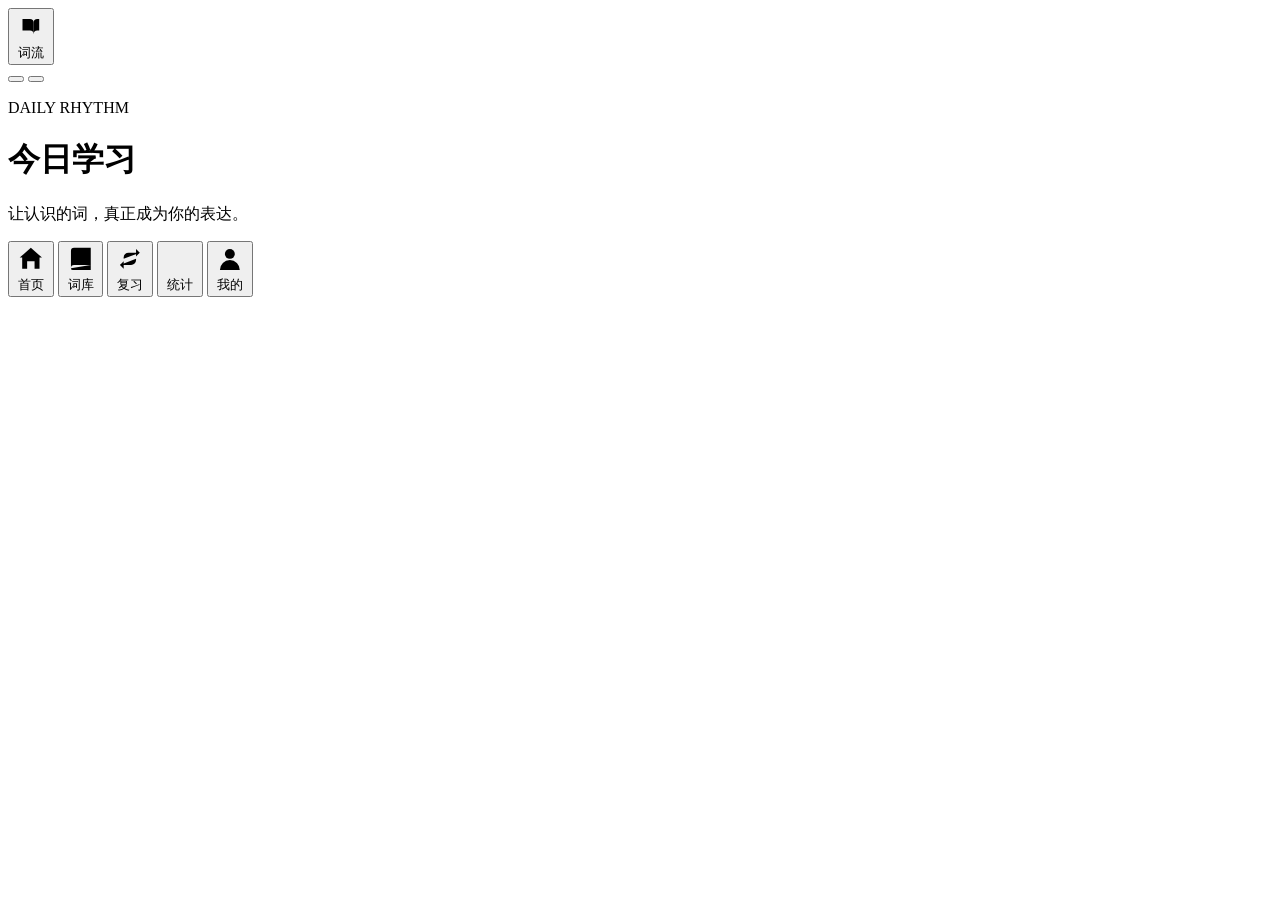
==== ios/index.html @ f4bd388b "chore: add ios/index.html" ====
<!DOCTYPE html>
<html lang="zh-CN" data-theme="ios">
<head>
  <meta charset="UTF-8">
  <meta name="viewport" content="width=device-width, initial-scale=1, viewport-fit=cover, maximum-scale=1">
  <meta name="theme-color" content="#f5f7f3">
  <meta name="description" content="英语主动与被动词汇记忆系统：完整四六级词库、间隔复习、转化训练、错题重练、同义词跳转与本地统计。">
  <title>词流 · 主动词汇记忆系统</title>
  <link href="favicon.svg" rel="icon" type="image/svg+xml">
  <link href="styles.css" id="theme-green" rel="stylesheet">
  <link href="theme-ios.css" id="theme-ios" rel="stylesheet">
  <script>
    // 主题引导：按 html[data-theme] 决定启用哪套样式表（默认清新绿）
    (function () {
      var theme = document.documentElement.dataset.theme || "green";
      var green = document.getElementById("theme-green");
      var ios = document.getElementById("theme-ios");
      if (green && ios) { ios.disabled = theme !== "ios"; green.disabled = theme === "ios"; }
    })();
  </script>
</head>
<body>
  <div class="app-shell" id="app">
    <header class="app-header">
      <div class="brand-row">
        <button aria-label="返回首页" class="brand" data-route="home" type="button">
          <span aria-hidden="true" class="brand-mark">
            <svg viewBox="0 0 32 32"><path d="M7 8.5h8a4 4 0 0 1 4 4V25a4 4 0 0 0-4-4H7V8.5Z"/><path d="M25 8.5h-2a4 4 0 0 0-4 4V25a4 4 0 0 1 4-4h2V8.5Z"/></svg>
          </span>
          <span>词流</span>
        </button>
        <div class="brand-row-actions">
          <button aria-label="切换主题" class="icon-button theme-toggle" data-action="toggle-theme" id="theme-toggle" title="换肤" type="button"></button>
          <button aria-label="页面操作" class="icon-button header-action hidden" id="header-action" type="button"></button>
        </div>
      </div>
      <div class="page-heading">
        <p class="eyebrow" id="page-eyebrow">DAILY RHYTHM</p>
        <h1 id="page-title">今日学习</h1>
        <p class="page-subtitle" id="page-subtitle">让认识的词，真正成为你的表达。</p>
      </div>
    </header>

    <main class="app-main" id="main-content" tabindex="-1"></main>

    <nav aria-label="主导航" class="bottom-nav">
      <button aria-current="page" class="nav-item active" data-route="home" type="button">
        <svg aria-hidden="true" viewBox="0 0 24 24"><path d="m3 11 9-8 9 8"/><path d="M5 10v10h14V10M9 20v-6h6v6"/></svg>
        <span>首页</span>
      </button>
      <button aria-current="false" class="nav-item" data-route="library" type="button">
        <svg aria-hidden="true" viewBox="0 0 24 24"><path d="M4 19.5A2.5 2.5 0 0 1 6.5 17H20V3H6.5A2.5 2.5 0 0 0 4 5.5v14Z"/><path d="M4 19.5A1.5 1.5 0 0 0 5.5 21H20v-4"/></svg>
        <span>词库</span>
      </button>
      <button aria-current="false" class="nav-item" data-route="review" type="button">
        <svg aria-hidden="true" viewBox="0 0 24 24"><path d="M20 7h-9a4 4 0 0 0-4 4v1"/><path d="m17 4 3 3-3 3M4 17h9a4 4 0 0 0 4-4v-1"/><path d="m7 20-3-3 3-3"/></svg>
        <span>复习</span>
      </button>
      <button aria-current="false" class="nav-item" data-route="stats" type="button">
        <svg aria-hidden="true" viewBox="0 0 24 24"><path d="M4 20V10M10 20V4M16 20v-7M22 20H2"/></svg>
        <span>统计</span>
      </button>
      <button aria-current="false" class="nav-item" data-route="profile" type="button">
        <svg aria-hidden="true" viewBox="0 0 24 24"><circle cx="12" cy="8" r="4"/><path d="M4 21a8 8 0 0 1 16 0"/></svg>
        <span>我的</span>
      </button>
    </nav>
  </div>

  <div id="modal-root"></div>
  <div aria-live="polite" class="toast" id="toast" role="status"></div>
  <div aria-live="polite" class="sr-only" id="live-region"></div>

  <script defer src="words.js"></script>
  <script defer src="data.js"></script>
  <script defer src="srs.js"></script>
  <script defer src="store.js"></script>
  <script defer src="ai.js"></script>
  <script defer src="app.js"></script>
</body>
</html>
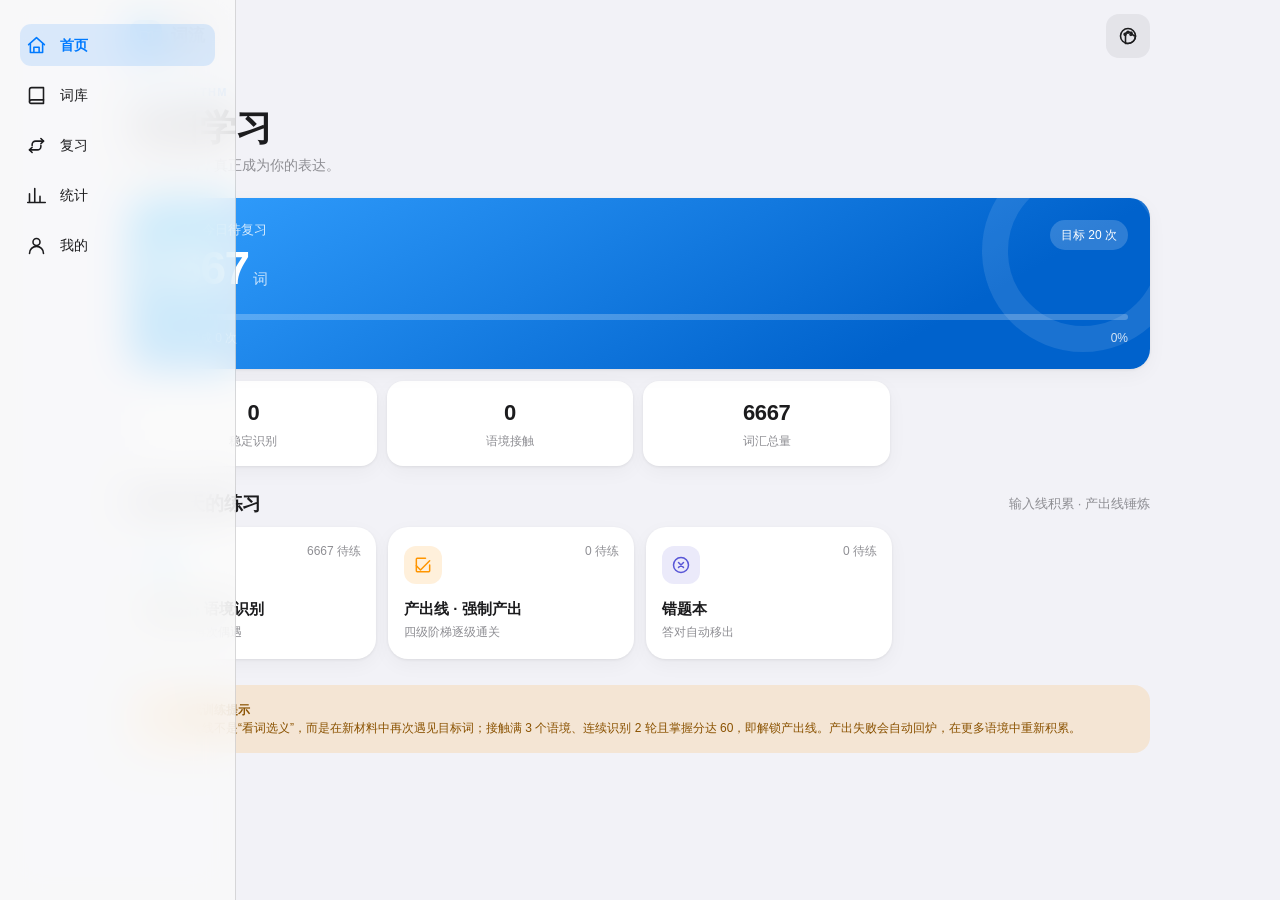
==== commit ad9449df: "fix: iOS 副本恢复主题标记与 theme-color，题面隐藏翻译" ====
--- a/ios/index.html
+++ b/ios/index.html
@@ -3,7 +3,7 @@
 <head>
   <meta charset="UTF-8">
   <meta name="viewport" content="width=device-width, initial-scale=1, viewport-fit=cover, maximum-scale=1">
-  <meta name="theme-color" content="#f5f7f3">
+  <meta name="theme-color" content="#f2f2f7">
   <meta name="description" content="英语主动与被动词汇记忆系统：完整四六级词库、间隔复习、转化训练、错题重练、同义词跳转与本地统计。">
   <title>词流 · 主动词汇记忆系统</title>
   <link href="favicon.svg" rel="icon" type="image/svg+xml">
--- a/ios/styles.css
+++ b/ios/styles.css
@@ -0,0 +1,618 @@
+/* =========================================================
+   词流 · 移动端视觉系统
+   375px 为设计基准，430px 为最大内容宽度。
+   所有动效集中在 0.2–0.3s，并提供减少动态效果支持。
+   ========================================================= */
+:root {
+  --bg: #f5f7f3;
+  --surface: #ffffff;
+  --surface-soft: #f0f4ef;
+  --ink: #22352f;
+  --muted: #74827b;
+  --line: #e4eae5;
+  --primary: #527b69;
+  --primary-dark: #385e4f;
+  --primary-soft: #e5efe8;
+  --accent: #c99458;
+  --accent-soft: #f6ecdf;
+  --danger: #be6b65;
+  --danger-soft: #f8e9e6;
+  --success: #4d8a68;
+  --success-soft: #e7f3ec;
+  --info: #698a9b;
+  --info-soft: #e8f0f3;
+  --shadow: 0 8px 28px rgba(38, 62, 51, .07);
+  --shadow-pressed: 0 3px 10px rgba(38, 62, 51, .06);
+  --radius-lg: 22px;
+  --radius-md: 16px;
+  --radius-sm: 12px;
+  --ease: cubic-bezier(.2, .8, .2, 1);
+  --safe-bottom: env(safe-area-inset-bottom, 0px);
+}
+
+* { box-sizing: border-box; }
+html { background: #e8ede8; -webkit-text-size-adjust: 100%; scroll-behavior: smooth; }
+body {
+  margin: 0;
+  color: var(--ink);
+  background: #e8ede8;
+  font-family: -apple-system, BlinkMacSystemFont, "Segoe UI", "PingFang SC", "Hiragino Sans GB", "Microsoft YaHei", sans-serif;
+  font-size: 15px;
+  line-height: 1.55;
+  -webkit-font-smoothing: antialiased;
+  overscroll-behavior-y: none;
+}
+button, input, textarea, select { font: inherit; }
+button { color: inherit; -webkit-tap-highlight-color: transparent; }
+button, [role="button"] { touch-action: manipulation; }
+button:focus-visible, input:focus-visible, textarea:focus-visible, select:focus-visible, [tabindex]:focus-visible {
+  outline: 3px solid rgba(82, 123, 105, .24);
+  outline-offset: 2px;
+}
+button:disabled { opacity: .48; cursor: not-allowed; }
+h1, h2, h3, h4, p { margin: 0; }
+h1, h2, h3 { line-height: 1.25; }
+svg { display: block; }
+.hidden { display: none !important; }
+.sr-only {
+  position: absolute; width: 1px; height: 1px; padding: 0; margin: -1px;
+  overflow: hidden; clip: rect(0, 0, 0, 0); white-space: nowrap; border: 0;
+}
+
+.app-shell {
+  position: relative;
+  width: 100%;
+  max-width: 430px;
+  min-height: 100vh;
+  min-height: 100dvh;
+  margin: 0 auto;
+  background: var(--bg);
+  box-shadow: 0 0 40px rgba(30, 51, 42, .08);
+  overflow: hidden;
+}
+.app-header { padding: calc(18px + env(safe-area-inset-top, 0px)) 20px 12px; }
+.brand-row { display: flex; align-items: center; justify-content: space-between; min-height: 42px; }
+.brand {
+  display: inline-flex; align-items: center; gap: 9px; min-height: 44px;
+  padding: 0; border: 0; background: transparent; font-size: 18px; font-weight: 750; letter-spacing: .08em;
+}
+.brand-mark {
+  display: grid; place-items: center; width: 34px; height: 34px;
+  border-radius: 11px; background: var(--primary); color: white; box-shadow: 0 5px 12px rgba(82, 123, 105, .22);
+}
+.brand-mark svg { width: 23px; height: 23px; fill: none; stroke: currentColor; stroke-width: 1.7; stroke-linejoin: round; }
+.page-heading { padding-top: 20px; }
+.eyebrow { margin-bottom: 6px; color: var(--primary); font-size: 10px; font-weight: 800; letter-spacing: .18em; }
+.page-heading h1 { font-size: 29px; font-weight: 760; letter-spacing: -.04em; }
+.page-subtitle { margin-top: 7px; color: var(--muted); font-size: 13px; }
+.app-main { min-height: 60vh; padding: 8px 18px calc(104px + var(--safe-bottom)); }
+.page { animation: page-in .26s var(--ease) both; }
+@keyframes page-in { from { opacity: 0; transform: translateY(8px); } to { opacity: 1; transform: none; } }
+
+/* 底部导航 */
+.bottom-nav {
+  position: fixed; z-index: 30; bottom: 0; left: 50%; transform: translateX(-50%);
+  display: grid; grid-template-columns: repeat(5, 1fr); width: 100%; max-width: 430px;
+  padding: 8px 8px calc(7px + var(--safe-bottom));
+  border-top: 1px solid rgba(222, 230, 223, .85); background: rgba(255, 255, 255, .94);
+  -webkit-backdrop-filter: blur(16px); backdrop-filter: blur(16px);
+}
+.nav-item {
+  position: relative; display: flex; flex-direction: column; align-items: center; justify-content: center; gap: 3px;
+  min-height: 56px; padding: 4px 0; border: 0; border-radius: 14px; background: transparent;
+  color: #87928c; font-size: 10px; transition: color .22s, background .22s, transform .15s;
+}
+.nav-item svg { width: 22px; height: 22px; fill: none; stroke: currentColor; stroke-width: 1.7; stroke-linecap: round; stroke-linejoin: round; }
+.nav-item.active { color: var(--primary-dark); font-weight: 700; background: var(--primary-soft); }
+.nav-item:active { transform: scale(.94); }
+
+/* 通用组件 */
+.card { border: 1px solid rgba(227, 234, 228, .9); border-radius: var(--radius-lg); background: var(--surface); box-shadow: var(--shadow); }
+.section { margin-top: 24px; }
+.section-heading { display: flex; align-items: center; justify-content: space-between; gap: 12px; margin-bottom: 12px; }
+.section-heading h2 { font-size: 18px; letter-spacing: -.02em; }
+.section-heading p { color: var(--muted); font-size: 12px; }
+.text-button { min-height: 40px; padding: 0 2px 0 12px; border: 0; background: transparent; color: var(--primary); font-size: 13px; font-weight: 650; }
+.icon-button {
+  display: inline-grid; place-items: center; flex: 0 0 auto; width: 44px; height: 44px;
+  padding: 0; border: 1px solid var(--line); border-radius: 14px; background: var(--surface);
+  transition: transform .16s, background .2s, box-shadow .2s;
+}
+.icon-button svg { width: 21px; height: 21px; fill: none; stroke: currentColor; stroke-width: 1.8; stroke-linecap: round; stroke-linejoin: round; }
+.icon-button.soft { border-color: transparent; background: var(--primary-soft); color: var(--primary-dark); }
+.primary-button, .secondary-button, .danger-button {
+  display: inline-flex; align-items: center; justify-content: center; gap: 8px;
+  min-height: 50px; padding: 0 20px; border-radius: 15px; font-weight: 700;
+  transition: transform .16s, box-shadow .2s, background .2s;
+}
+.primary-button { border: 1px solid var(--primary); background: var(--primary); color: #fff; box-shadow: 0 7px 16px rgba(82, 123, 105, .19); }
+.secondary-button { border: 1px solid var(--line); background: var(--surface); color: var(--ink); }
+.danger-button { border: 1px solid var(--danger-soft); background: var(--danger-soft); color: var(--danger); }
+.primary-button:active, .secondary-button:active, .danger-button:active, .icon-button:active, .quick-card:active, .word-row:active { transform: scale(.975); box-shadow: var(--shadow-pressed); }
+.full-width { width: 100%; }
+.button-row { display: flex; gap: 10px; }
+.button-row > * { flex: 1; }
+.muted { color: var(--muted); }
+.caption { color: var(--muted); font-size: 12px; }
+.divider { height: 1px; margin: 16px 0; background: var(--line); }
+.pill {
+  display: inline-flex; align-items: center; min-height: 25px; padding: 3px 9px; border-radius: 999px;
+  background: var(--surface-soft); color: var(--muted); font-size: 11px; font-weight: 650; white-space: nowrap;
+}
+.pill.passive { background: var(--info-soft); color: #567988; }
+.pill.active-level { background: var(--primary-soft); color: var(--primary-dark); }
+.pill.wrong { background: var(--danger-soft); color: var(--danger); }
+.empty-state { padding: 42px 24px; text-align: center; }
+.empty-illustration {
+  display: grid; place-items: center; width: 64px; height: 64px; margin: 0 auto 16px;
+  border-radius: 22px; background: var(--primary-soft); color: var(--primary);
+}
+.empty-illustration svg { width: 30px; height: 30px; fill: none; stroke: currentColor; stroke-width: 1.6; stroke-linecap: round; stroke-linejoin: round; }
+.empty-state h3 { margin-bottom: 8px; font-size: 17px; }
+.empty-state p { margin-bottom: 18px; color: var(--muted); font-size: 13px; }
+
+/* 首页 */
+.hero-card { position: relative; overflow: hidden; padding: 22px; background: linear-gradient(145deg, #426b59, #648874); color: white; border: 0; }
+.hero-card::after {
+  content: ""; position: absolute; right: -32px; top: -45px; width: 145px; height: 145px;
+  border: 28px solid rgba(255, 255, 255, .07); border-radius: 50%;
+}
+.hero-top { position: relative; z-index: 1; display: flex; align-items: flex-start; justify-content: space-between; }
+.hero-label { color: rgba(255,255,255,.72); font-size: 12px; }
+.hero-number { margin-top: 3px; font-size: 43px; font-weight: 740; line-height: 1.1; letter-spacing: -.04em; }
+.hero-number small { margin-left: 4px; font-size: 14px; font-weight: 500; letter-spacing: 0; opacity: .7; }
+.hero-badge { padding: 6px 10px; border: 1px solid rgba(255,255,255,.17); border-radius: 999px; background: rgba(255,255,255,.1); font-size: 11px; }
+.progress-track { height: 7px; overflow: hidden; border-radius: 999px; background: #e7ece8; }
+.progress-fill { height: 100%; border-radius: inherit; background: var(--primary); transition: width .45s var(--ease); }
+.hero-card .progress-track { position: relative; z-index: 1; margin-top: 20px; background: rgba(255,255,255,.18); }
+.hero-card .progress-fill { background: #f2d9ae; }
+.progress-meta { position: relative; z-index: 1; display: flex; justify-content: space-between; margin-top: 9px; color: rgba(255,255,255,.75); font-size: 11px; }
+.stat-grid { display: grid; grid-template-columns: repeat(3, 1fr); gap: 10px; margin-top: 12px; }
+.mini-stat { padding: 15px 10px; text-align: center; border-radius: var(--radius-md); }
+.mini-stat strong { display: block; font-size: 22px; line-height: 1.25; }
+.mini-stat span { color: var(--muted); font-size: 11px; }
+.quick-grid { display: grid; grid-template-columns: 1fr 1fr; gap: 12px; }
+.quick-card {
+  position: relative; min-height: 132px; padding: 17px; border: 1px solid var(--line); border-radius: var(--radius-lg);
+  background: var(--surface); text-align: left; box-shadow: var(--shadow); transition: transform .18s var(--ease), box-shadow .2s;
+}
+.quick-icon { display: grid; place-items: center; width: 38px; height: 38px; margin-bottom: 14px; border-radius: 13px; background: var(--primary-soft); color: var(--primary); }
+.quick-card:nth-child(2) .quick-icon { background: var(--accent-soft); color: var(--accent); }
+.quick-card:nth-child(3) .quick-icon { background: var(--info-soft); color: var(--info); }
+.quick-card:nth-child(4) .quick-icon { background: var(--danger-soft); color: var(--danger); }
+.quick-icon svg { width: 21px; height: 21px; fill: none; stroke: currentColor; stroke-width: 1.7; stroke-linecap: round; stroke-linejoin: round; }
+.quick-card strong { display: block; font-size: 15px; }
+.quick-card small { display: block; margin-top: 3px; color: var(--muted); font-size: 11px; }
+.quick-count { position: absolute; right: 15px; top: 15px; color: var(--muted); font-size: 12px; }
+.tip-card { display: flex; gap: 12px; padding: 16px; border-radius: var(--radius-md); background: var(--accent-soft); color: #795e3e; }
+.tip-card svg { flex: 0 0 auto; width: 20px; height: 20px; margin-top: 2px; fill: none; stroke: currentColor; stroke-width: 1.7; stroke-linecap: round; }
+.tip-card p { font-size: 12px; }
+
+/* 词库与筛选 */
+.segmented { display: flex; gap: 5px; padding: 5px; border-radius: 16px; background: #e9eee9; }
+.segmented button {
+  flex: 1; min-height: 42px; padding: 0 5px; border: 0; border-radius: 12px; background: transparent;
+  color: var(--muted); font-size: 12px; transition: background .22s, color .22s, box-shadow .22s;
+}
+.segmented button.active { background: var(--surface); color: var(--primary-dark); font-weight: 750; box-shadow: 0 3px 10px rgba(38,62,51,.07); }
+.search-box { position: relative; margin-top: 14px; }
+.search-box svg { position: absolute; left: 15px; top: 50%; width: 19px; height: 19px; transform: translateY(-50%); fill: none; stroke: var(--muted); stroke-width: 1.8; }
+.search-input { width: 100%; min-height: 48px; padding: 0 46px; border: 1px solid var(--line); border-radius: 15px; background: var(--surface); color: var(--ink); }
+.search-clear { position: absolute; right: 4px; top: 2px; width: 44px; height: 44px; border: 0; background: transparent; color: var(--muted); }
+.filter-row { display: flex; gap: 8px; margin: 12px -18px 14px; padding: 0 18px 4px; overflow-x: auto; scrollbar-width: none; -webkit-overflow-scrolling: touch; }
+.filter-row::-webkit-scrollbar { display: none; }
+.filter-chip {
+  flex: 0 0 auto; min-height: 38px; padding: 0 14px; border: 1px solid var(--line); border-radius: 999px;
+  background: var(--surface); color: var(--muted); font-size: 12px; transition: all .2s;
+}
+.filter-chip.active { border-color: var(--primary); background: var(--primary-soft); color: var(--primary-dark); font-weight: 700; }
+.word-list { display: grid; gap: 11px; }
+.word-row {
+  width: 100%; padding: 17px; border: 1px solid var(--line); border-radius: var(--radius-md); background: var(--surface);
+  text-align: left; box-shadow: 0 4px 16px rgba(38,62,51,.045); transition: transform .17s, box-shadow .2s;
+  animation: list-in .24s var(--ease) both;
+}
+@keyframes list-in { from { opacity: 0; transform: translateY(5px); } to { opacity: 1; transform: none; } }
+.word-row-top { display: flex; align-items: flex-start; justify-content: space-between; gap: 10px; }
+.word-title { display: flex; align-items: baseline; flex-wrap: wrap; gap: 7px; }
+.word-title strong { font-family: Georgia, "Times New Roman", serif; font-size: 23px; letter-spacing: -.01em; }
+.word-title span { color: var(--muted); font-size: 12px; }
+.word-meaning { margin-top: 7px; color: #4b5d55; font-size: 13px; }
+.word-row-meta { display: flex; align-items: center; flex-wrap: wrap; gap: 7px; margin-top: 12px; }
+.mastery-line { display: flex; align-items: center; gap: 8px; margin-top: 12px; }
+.mastery-line .progress-track { flex: 1; height: 5px; }
+.mastery-line small { width: 31px; color: var(--muted); font-size: 10px; text-align: right; }
+.list-footer { margin: 16px 0; color: var(--muted); font-size: 12px; text-align: center; }
+
+/* 复习入口与学习卡片 */
+.mode-list { display: grid; gap: 12px; }
+.mode-card { display: flex; align-items: center; gap: 14px; width: 100%; padding: 18px; border: 1px solid var(--line); border-radius: var(--radius-lg); background: var(--surface); text-align: left; box-shadow: var(--shadow); }
+.mode-card:active { transform: scale(.98); }
+.mode-symbol { display: grid; place-items: center; flex: 0 0 auto; width: 46px; height: 46px; border-radius: 16px; background: var(--primary-soft); color: var(--primary); font-family: Georgia, serif; font-size: 20px; font-weight: 700; }
+.mode-card:nth-child(2) .mode-symbol { background: var(--accent-soft); color: var(--accent); }
+.mode-card:nth-child(3) .mode-symbol { background: var(--info-soft); color: var(--info); }
+.mode-card:nth-child(4) .mode-symbol { background: var(--danger-soft); color: var(--danger); }
+.mode-copy { flex: 1; min-width: 0; }
+.mode-copy strong { display: block; font-size: 16px; }
+.mode-copy small { display: block; margin-top: 3px; color: var(--muted); font-size: 12px; }
+.mode-count { color: var(--primary); font-size: 20px; font-weight: 750; }
+.session-top { display: flex; align-items: center; justify-content: space-between; margin-bottom: 14px; }
+.session-progress { flex: 1; margin: 0 14px; }
+.session-progress .progress-track { height: 5px; }
+.session-counter { color: var(--muted); font-size: 12px; }
+.swipe-hint { margin-bottom: 10px; color: var(--muted); font-size: 11px; text-align: center; }
+.review-stage { perspective: 1200px; touch-action: pan-y; }
+.review-card {
+  position: relative; min-height: 340px; padding: 23px 20px; border: 1px solid var(--line); border-radius: 25px;
+  background: var(--surface); box-shadow: 0 12px 35px rgba(38,62,51,.09);
+  transform-origin: center bottom; transition: transform .25s var(--ease), opacity .22s, border-color .22s, background .22s;
+}
+.review-card.swipe-left { opacity: 0; transform: translateX(-60px) rotate(-4deg); }
+.review-card.swipe-right { opacity: 0; transform: translateX(60px) rotate(4deg); }
+.review-card.swipe-up { opacity: 0; transform: translateY(-40px) scale(.97); }
+/* 正误反馈：答对词框变绿，答错词框变红（正确答案另起一块 answer-card） */
+.review-card.correct {
+  border: 2px solid var(--success);
+  background: var(--success-soft);
+  box-shadow: 0 0 0 4px rgba(77, 138, 104, .12);
+  animation: correct-flip .28s var(--ease);
+}
+.review-card.wrong-answer {
+  border: 2px solid var(--danger);
+  background: var(--danger-soft);
+  box-shadow: 0 0 0 4px rgba(190, 107, 101, .12);
+  animation: shake .28s ease;
+}
+/* 正确答案以短促的 3D 翻卡揭示，错误答案使用轻量横向震动。 */
+@keyframes correct-flip {
+  0% { opacity: .45; transform: rotateY(-58deg) scale(.985); }
+  72% { opacity: 1; transform: rotateY(3deg) scale(1.008); }
+  100% { opacity: 1; transform: rotateY(0) scale(1); }
+}
+@keyframes shake { 25% { transform: translateX(-4px); } 75% { transform: translateX(4px); } }
+.review-type { display: flex; align-items: center; justify-content: space-between; gap: 8px; color: var(--muted); font-size: 11px; }
+.review-prompt { margin-top: 26px; text-align: center; }
+.review-word { font-family: Georgia, "Times New Roman", serif; font-size: 39px; font-weight: 600; line-height: 1.15; letter-spacing: -.025em; overflow-wrap: anywhere; }
+.review-phonetic { margin-top: 8px; color: var(--muted); font-size: 14px; }
+.review-question { margin-top: 8px; color: var(--muted); font-size: 12px; }
+.listen-button { display: grid; place-items: center; width: 70px; height: 70px; margin: 23px auto 0; border: 0; border-radius: 50%; background: var(--primary-soft); color: var(--primary); }
+.listen-button svg { width: 29px; height: 29px; fill: none; stroke: currentColor; stroke-width: 1.7; stroke-linecap: round; stroke-linejoin: round; }
+.listen-button.speaking svg { animation: sound-pulse .7s ease infinite alternate; }
+@keyframes sound-pulse { to { transform: scale(1.13); opacity: .65; } }
+.answer-reveal { margin-top: 22px; padding: 15px; border-radius: 14px; background: var(--surface-soft); animation: answer-in .24s var(--ease); }
+@keyframes answer-in { from { opacity: 0; transform: translateY(5px); } to { opacity: 1; transform: none; } }
+.answer-reveal strong { display: block; margin-bottom: 5px; font-size: 15px; }
+.answer-reveal p { color: #53665d; font-size: 13px; }
+.option-list { display: grid; gap: 9px; margin-top: 19px; }
+.option-button {
+  width: 100%; min-height: 48px; padding: 11px 14px; border: 1px solid var(--line); border-radius: 13px;
+  background: #fbfcfb; text-align: left; font-size: 13px; transition: border-color .2s, background .2s, transform .15s;
+}
+.option-button:active { transform: scale(.985); }
+.option-button.selected-correct { border-color: #80aa91; background: var(--primary-soft); color: var(--primary-dark); font-weight: 700; }
+.option-button.selected-wrong { border-color: #d39892; background: var(--danger-soft); color: var(--danger); }
+.option-button.actual-correct { border-color: #9ab9a6; }
+.option-button:disabled { opacity: 1; }
+.answer-input, .sentence-input, .field input, .field textarea, .field select {
+  width: 100%; border: 1px solid var(--line); border-radius: 13px; background: #fbfcfb; color: var(--ink);
+  transition: border-color .2s, box-shadow .2s;
+}
+.answer-input { min-height: 50px; margin-top: 20px; padding: 0 14px; text-align: center; }
+.answer-input:focus, .sentence-input:focus, .field input:focus, .field textarea:focus, .field select:focus { border-color: #89a896; box-shadow: 0 0 0 3px rgba(82,123,105,.08); outline: 0; }
+.sentence-input { min-height: 90px; margin-top: 17px; padding: 12px 14px; resize: vertical; }
+.inline-submit { margin-top: 10px; }
+.cloze-sentence { margin-top: 25px; padding: 17px; border-radius: 15px; background: var(--surface-soft); font-family: Georgia, "Times New Roman", serif; font-size: 19px; line-height: 1.7; text-align: center; }
+.cloze-sentence mark { padding: 2px 8px; border-radius: 5px; background: var(--accent-soft); color: #8a653a; }
+.feedback-banner { display: flex; align-items: flex-start; gap: 10px; margin-top: 13px; padding: 13px 14px; border-radius: 14px; animation: answer-in .24s var(--ease); }
+.feedback-banner.good { background: var(--primary-soft); color: var(--primary-dark); }
+.feedback-banner.bad { background: var(--danger-soft); color: #96544f; }
+.feedback-banner strong { display: block; font-size: 14px; }
+.feedback-banner p { margin-top: 2px; font-size: 12px; }
+.rating-panel { margin-top: 14px; animation: answer-in .25s var(--ease); }
+.rating-panel > p { margin-bottom: 9px; color: var(--muted); font-size: 12px; text-align: center; }
+.rating-grid { display: grid; grid-template-columns: repeat(2, 1fr); gap: 8px; }
+.rating-button { min-height: 44px; padding: 7px 8px; border: 1px solid var(--line); border-radius: 12px; background: var(--surface); font-size: 12px; }
+.rating-button small { display: block; color: var(--muted); font-size: 10px; }
+.rating-button:last-child { grid-column: 1 / -1; }
+.session-bottom { margin-top: 14px; }
+.completion-card { padding: 30px 22px; text-align: center; }
+.completion-ring { display: grid; place-items: center; width: 76px; height: 76px; margin: 0 auto 18px; border-radius: 50%; background: var(--primary-soft); color: var(--primary); }
+.completion-ring svg { width: 36px; height: 36px; fill: none; stroke: currentColor; stroke-width: 1.7; stroke-linecap: round; stroke-linejoin: round; }
+.completion-card h2 { font-size: 23px; }
+.completion-card > p { margin: 8px 0 20px; color: var(--muted); }
+.result-grid { display: grid; grid-template-columns: repeat(3, 1fr); gap: 8px; margin-bottom: 20px; }
+.result-grid div { padding: 12px 5px; border-radius: 13px; background: var(--surface-soft); }
+.result-grid strong { display: block; font-size: 21px; }
+.result-grid span { color: var(--muted); font-size: 11px; }
+.stepper { display: flex; gap: 5px; margin: 0 0 14px; align-items: center; }
+.stepper small { margin-left: 8px; color: var(--muted); font-size: 11px; }
+.step-dot { flex: 1; height: 4px; border-radius: 99px; background: var(--line); }
+.step-dot.done { background: var(--primary); }
+
+/* 双线训练：语境材料 / 徽标 / 首字母提示 / 答案词框 */
+.ctx-sentence {
+  margin: 12px 0;
+  padding: 13px 15px;
+  border-radius: var(--radius-md);
+  background: var(--surface-soft);
+  border: 1px solid var(--line);
+  font-size: 14.5px;
+  line-height: 1.65;
+  color: var(--ink);
+}
+.ctx-sentence .ctx-cn { margin: 7px 0 0; color: var(--muted); font-size: 12.5px; }
+.ctx-mark {
+  background: var(--primary-soft);
+  color: var(--primary-dark);
+  border-radius: 5px;
+  padding: 1px 5px;
+  font-weight: 700;
+}
+.ctx-meta { display: flex; flex-wrap: wrap; gap: 6px; margin: 10px 0 0; }
+.badge {
+  display: inline-flex;
+  align-items: center;
+  padding: 3px 9px;
+  border-radius: 99px;
+  background: var(--surface-soft);
+  border: 1px solid var(--line);
+  color: var(--muted);
+  font-size: 11px;
+  font-weight: 600;
+  white-space: nowrap;
+}
+.badge.ok { background: var(--success-soft); border-color: transparent; color: var(--success); }
+.badge.syn { background: var(--accent-soft); border-color: transparent; color: #9a6c36; }
+.hint-row { display: flex; flex-wrap: wrap; align-items: center; gap: 8px; margin: 12px 0 0; }
+.hint-letters {
+  font-family: var(--font-mono, ui-monospace, "SF Mono", Consolas, monospace);
+  font-size: 18px;
+  font-weight: 700;
+  letter-spacing: 4px;
+  color: var(--primary-dark);
+  background: var(--primary-soft);
+  border-radius: 10px;
+  padding: 6px 12px;
+}
+/* 答错时，词卡下方另起的“正确答案”词框 */
+.answer-card {
+  margin-top: 12px;
+  padding: 16px 18px;
+  border-radius: var(--radius-md);
+  background: var(--surface);
+  border: 2px solid var(--success);
+  box-shadow: var(--shadow-pressed);
+  animation: answer-pop .26s var(--ease);
+}
+.answer-card-head { display: flex; align-items: center; gap: 9px; flex-wrap: wrap; }
+.answer-card-head strong { font-size: 21px; letter-spacing: .3px; }
+.answer-card-head .muted { font-size: 12.5px; }
+.answer-meaning { margin: 9px 0 0; font-size: 15px; font-weight: 600; color: var(--success); }
+@keyframes answer-pop { from { opacity: 0; transform: translateY(10px); } to { opacity: 1; transform: none; } }
+
+/* 统计 */
+.metric-card { padding: 19px; }
+.metric-card + .metric-card { margin-top: 12px; }
+.metric-top { display: flex; justify-content: space-between; align-items: flex-start; }
+.metric-title { display: flex; align-items: center; gap: 9px; }
+.level-dot { width: 9px; height: 9px; border-radius: 50%; background: var(--info); }
+.level-dot.active-dot { background: var(--primary); }
+.metric-title h3 { font-size: 15px; }
+.metric-number { font-size: 30px; font-weight: 750; line-height: 1.2; }
+.metric-number small { color: var(--muted); font-size: 12px; font-weight: 500; }
+.metric-card .progress-track { margin-top: 16px; }
+.metric-card .progress-meta { color: var(--muted); }
+.week-grid { display: grid; grid-template-columns: 1fr 1fr; gap: 10px; }
+.week-card { padding: 16px; border-radius: var(--radius-md); }
+.week-card strong { display: block; font-size: 24px; }
+.week-card span { color: var(--muted); font-size: 11px; }
+.bar-list { display: grid; gap: 13px; }
+.bar-item-top { display: flex; justify-content: space-between; margin-bottom: 6px; font-size: 12px; }
+.bar-item-top span:last-child { color: var(--muted); }
+.bar-item .progress-track { height: 6px; }
+.trend-chart { display: flex; align-items: flex-end; justify-content: space-between; gap: 7px; height: 150px; padding-top: 15px; }
+.trend-day { display: flex; flex: 1; flex-direction: column; align-items: center; justify-content: flex-end; height: 100%; gap: 6px; }
+.trend-value { color: var(--muted); font-size: 10px; }
+.trend-bar-wrap { display: flex; align-items: flex-end; width: 100%; max-width: 25px; height: 100px; border-radius: 7px; background: var(--surface-soft); overflow: hidden; }
+.trend-bar { width: 100%; min-height: 3px; border-radius: 7px; background: linear-gradient(to top, var(--primary), #8bab99); animation: bar-grow .45s var(--ease) both; transform-origin: bottom; }
+@keyframes bar-grow { from { transform: scaleY(0); } to { transform: scaleY(1); } }
+.trend-day small { color: var(--muted); font-size: 10px; }
+
+/* 我的、表单、弹层 */
+.profile-card { display: flex; align-items: center; gap: 15px; padding: 20px; }
+.profile-avatar { display: grid; place-items: center; width: 52px; height: 52px; border-radius: 18px; background: var(--primary); color: white; font-family: Georgia, serif; font-size: 25px; }
+.profile-card h2 { font-size: 18px; }
+.profile-card p { margin-top: 3px; color: var(--muted); font-size: 12px; }
+.settings-list { overflow: hidden; }
+.setting-row { display: flex; align-items: center; gap: 13px; width: 100%; min-height: 64px; padding: 12px 16px; border: 0; border-bottom: 1px solid var(--line); background: var(--surface); text-align: left; }
+.setting-row:last-child { border-bottom: 0; }
+.setting-row:active { background: var(--surface-soft); }
+.setting-icon { display: grid; place-items: center; width: 35px; height: 35px; border-radius: 12px; background: var(--surface-soft); color: var(--primary); }
+.setting-icon svg { width: 19px; height: 19px; fill: none; stroke: currentColor; stroke-width: 1.7; stroke-linecap: round; stroke-linejoin: round; }
+.setting-copy { flex: 1; }
+.setting-copy strong { display: block; font-size: 14px; }
+.setting-copy small { display: block; color: var(--muted); font-size: 11px; }
+.chevron { color: #a3aca7; font-size: 22px; }
+.ai-note { padding: 15px; border: 1px dashed #c9d7ce; border-radius: var(--radius-md); background: #f0f5f1; color: #586c61; font-size: 12px; }
+.modal-backdrop {
+  position: fixed; z-index: 80; inset: 0; display: flex; align-items: flex-end; justify-content: center;
+  padding: 20px 0 0; background: rgba(25, 39, 33, .42); -webkit-backdrop-filter: blur(3px); backdrop-filter: blur(3px);
+  animation: backdrop-in .22s ease both;
+}
+@keyframes backdrop-in { from { opacity: 0; } to { opacity: 1; } }
+.modal-sheet {
+  width: 100%; max-width: 430px; max-height: 91vh; max-height: 91dvh; padding: 10px 20px calc(22px + var(--safe-bottom));
+  overflow-y: auto; border-radius: 26px 26px 0 0; background: var(--bg); box-shadow: 0 -10px 40px rgba(24,42,33,.14);
+  animation: sheet-in .28s var(--ease) both;
+}
+@keyframes sheet-in { from { transform: translateY(35px); opacity: .5; } to { transform: none; opacity: 1; } }
+.sheet-handle { width: 38px; height: 4px; margin: 0 auto 15px; border-radius: 99px; background: #d5ddd7; }
+.sheet-header { display: flex; align-items: center; justify-content: space-between; gap: 12px; margin-bottom: 18px; }
+.sheet-header h2 { font-size: 21px; }
+.close-button { width: 40px; height: 40px; border: 0; border-radius: 50%; background: #e8ede9; color: var(--muted); font-size: 22px; }
+.form-grid { display: grid; grid-template-columns: 1fr 1fr; gap: 12px; }
+.field { margin-bottom: 13px; }
+.field.full { grid-column: 1 / -1; }
+.field label { display: block; margin-bottom: 6px; color: #5a6b63; font-size: 12px; font-weight: 650; }
+.field input, .field select { min-height: 47px; padding: 0 12px; }
+.field textarea { min-height: 78px; padding: 11px 12px; resize: vertical; }
+.field small { display: block; margin-top: 5px; color: var(--muted); font-size: 10px; }
+.form-actions { position: sticky; bottom: -22px; display: flex; gap: 10px; margin: 8px -20px -22px; padding: 14px 20px calc(18px + var(--safe-bottom)); background: rgba(245,247,243,.96); }
+.form-actions > * { flex: 1; }
+.word-detail-head { padding: 18px; border-radius: var(--radius-lg); background: var(--surface); }
+.word-detail-head h3 { font-family: Georgia, serif; font-size: 34px; }
+.detail-block { margin-top: 17px; }
+.detail-block h4 { margin-bottom: 6px; color: var(--muted); font-size: 11px; letter-spacing: .08em; }
+.detail-block p { font-size: 14px; }
+.collocation-list { display: flex; flex-wrap: wrap; gap: 7px; }
+.collocation-list span { padding: 6px 10px; border-radius: 9px; background: var(--primary-soft); color: var(--primary-dark); font-size: 12px; }
+/* 同义词可点击标签 */
+.syn-chip {
+  display: inline-flex; align-items: center; min-height: 30px; padding: 5px 11px;
+  border: 1px solid transparent; border-radius: 9px; background: var(--primary-soft);
+  color: var(--primary-dark); font-size: 12px; font-weight: 600; cursor: pointer;
+  transition: transform .18s var(--ease), background .2s, box-shadow .2s;
+}
+.syn-chip:active { transform: scale(.95); box-shadow: var(--shadow-pressed); }
+.syn-chip-plain { opacity: .55; cursor: default; }
+/* 列表工具栏、批量管理、快速添加 */
+.list-toolbar { display: flex; align-items: center; justify-content: space-between; gap: 10px; margin-top: 10px; }
+.list-toolbar .text-button { padding: 0 6px; }
+.batch-hint { margin: 8px 0 0; color: var(--muted); font-size: 12px; text-align: center; }
+.batch-bar {
+  position: fixed; z-index: 35; left: 50%; transform: translateX(-50%);
+  bottom: calc(74px + var(--safe-bottom)); width: min(430px, calc(100vw - 24px));
+  display: flex; align-items: center; flex-wrap: wrap; gap: 6px;
+  padding: 10px 12px; border-radius: 16px; background: var(--surface); box-shadow: 0 10px 30px rgba(0,0,0,.14);
+  animation: bar-in .26s var(--ease) both;
+}
+@keyframes bar-in { from { opacity: 0; transform: translate(-50%, 10px); } to { opacity: 1; transform: translate(-50%, 0); } }
+.batch-count { margin-right: auto; color: var(--muted); font-size: 12px; font-weight: 650; }
+.batch-bar .mini-action {
+  min-height: 36px; padding: 0 12px; border: none; border-radius: 10px;
+  background: var(--surface-soft); color: var(--primary); font-size: 12px; font-weight: 650;
+  transition: transform .2s var(--ease), opacity .2s, background .2s;
+}
+.batch-bar .mini-action:active { transform: scale(.94); opacity: .8; }
+.batch-bar .mini-action.danger { color: var(--danger); }
+.row-check {
+  display: inline-flex; align-items: center; justify-content: center; flex: 0 0 auto;
+  width: 22px; height: 22px; border: 2px solid var(--line); border-radius: 50%;
+  background: transparent; color: transparent; font-size: 13px; font-weight: 700;
+  transition: background .22s var(--ease), border-color .22s, color .22s;
+}
+.word-row.row-selected { background: var(--primary-soft); }
+.word-row.row-selected .row-check { background: var(--primary); border-color: var(--primary); color: #fff; }
+
+
+.import-help { margin-bottom: 13px; padding: 13px; border-radius: 13px; background: var(--accent-soft); color: #765d3e; font-size: 11px; }
+.import-textarea { width: 100%; min-height: 210px; padding: 13px; border: 1px solid var(--line); border-radius: 14px; background: var(--surface); color: var(--ink); font-family: ui-monospace, SFMono-Regular, Menlo, monospace; font-size: 12px; resize: vertical; }
+.confirm-copy { margin-bottom: 20px; color: var(--muted); }
+.toast {
+  position: fixed; z-index: 120; left: 50%; bottom: calc(94px + var(--safe-bottom)); width: max-content; max-width: calc(100vw - 44px);
+  padding: 11px 17px; border-radius: 999px; background: rgba(32,52,44,.93); color: white; box-shadow: 0 8px 24px rgba(20,38,29,.2);
+  font-size: 13px; opacity: 0; pointer-events: none; transform: translate(-50%, 12px); transition: opacity .22s, transform .22s var(--ease);
+}
+.toast.show { opacity: 1; transform: translate(-50%, 0); }
+.toast.error { background: rgba(151,75,69,.95); }
+
+@media (max-width: 350px) {
+  .app-main { padding-left: 14px; padding-right: 14px; }
+  .app-header { padding-left: 16px; padding-right: 16px; }
+  .filter-row { margin-left: -14px; margin-right: -14px; padding-left: 14px; padding-right: 14px; }
+  .review-word { font-size: 34px; }
+  .quick-card { padding: 14px; }
+}
+@media (min-width: 431px) {
+  .modal-backdrop { align-items: center; padding: 20px; }
+  .modal-sheet { border-radius: 26px; max-height: 88vh; }
+  .form-actions { bottom: -22px; }
+}
+
+/* =========================================================
+   响应式：平板与 PC 端
+   ≥900px 时导航移至左侧边栏，内容区加宽，列表与卡片多列排布；
+   指针设备增加 hover 反馈。数据与交互逻辑保持不变。
+   ========================================================= */
+@media (min-width: 720px) {
+  .app-shell { max-width: 560px; }
+  .app-main { padding-left: 28px; padding-right: 28px; }
+  .page-heading h1 { font-size: 34px; }
+  .filter-row { margin-left: -28px; margin-right: -28px; padding-left: 28px; padding-right: 28px; }
+}
+
+@media (min-width: 900px) {
+  html { background: var(--bg); }
+  body { background: var(--bg); }
+  .app-shell {
+    max-width: none; margin: 0; min-height: 100vh; min-height: 100dvh;
+    box-shadow: none; overflow: visible;
+  }
+  .app-main { max-width: 1100px; margin: 0 auto; padding: 12px 40px calc(48px + var(--safe-bottom)); }
+
+  /* 侧边导航 */
+  .bottom-nav {
+    position: fixed; z-index: 40; top: 0; left: 0; bottom: 0; transform: none;
+    display: flex; flex-direction: column; justify-content: flex-start; gap: 6px;
+    width: 232px; padding: calc(20px + env(safe-area-inset-top, 0px)) 14px 20px;
+    border-top: 0; border-right: 1px solid var(--line);
+    background: rgba(255, 255, 255, .9);
+  }
+  .nav-item {
+    flex-direction: row; justify-content: flex-start; gap: 13px; width: 100%;
+    min-height: 48px; padding: 0 16px; border-radius: 13px;
+    color: var(--muted); font-size: 14px;
+  }
+  .nav-item svg { width: 21px; height: 21px; }
+  .nav-item.active { background: var(--primary-soft); }
+
+  /* 头部与内容列 */
+  .app-header { padding-left: 40px; padding-right: 40px; max-width: 1100px; margin: 0 auto; width: 100%; }
+  .page-heading { padding-top: 26px; }
+
+  /* 多列网格 */
+  .quick-grid { grid-template-columns: repeat(4, 1fr); }
+  .word-list { grid-template-columns: repeat(2, 1fr); }
+  .week-grid { grid-template-columns: repeat(2, minmax(0, 1fr)); max-width: 760px; }
+  .stat-grid { max-width: 760px; }
+
+  /* 复习页居中，保持卡片可读宽度 */
+  .session-top, .stepper, .swipe-hint, .review-stage, .session-bottom, .mode-list { max-width: 640px; margin-left: auto; margin-right: auto; }
+  .review-card { min-height: 360px; }
+
+  /* 统计页两栏排布 */
+  .page[data-page="stats"] { display: grid; grid-template-columns: repeat(2, minmax(0, 1fr)); gap: 16px 22px; align-items: start; }
+  .page[data-page="stats"] > * { margin: 0 !important; }
+  .page[data-page="stats"] .section { margin-top: 0 !important; }
+  .page[data-page="stats"] .section-heading { margin-bottom: 10px; }
+
+  /* 筛选行改为自动换行，不再横向滚动 */
+  .filter-row { flex-wrap: wrap; margin: 12px 0 14px; padding: 0; overflow-x: visible; }
+
+  /* 弹层居中 */
+  .modal-sheet { max-width: 560px; }
+  .form-grid { grid-template-columns: repeat(2, 1fr); }
+}
+
+/* 指针设备的 hover 反馈（移动端触控不受影响） */
+@media (hover: hover) and (pointer: fine) {
+  .quick-card:hover, .mode-card:hover {
+    transform: translateY(-3px);
+    box-shadow: 0 14px 34px rgba(38, 62, 51, .11);
+  }
+  .word-row:hover { transform: translateY(-2px); box-shadow: 0 10px 26px rgba(38, 62, 51, .09); }
+  .nav-item:not(.active):hover { color: var(--primary-dark); background: rgba(229, 239, 232, .6); }
+  .option-button:not(:disabled):hover { border-color: #9ab9a6; background: var(--primary-soft); }
+  .filter-chip:hover { border-color: #9ab9a6; color: var(--primary-dark); }
+  .setting-row:hover { background: var(--surface-soft); }
+  .rating-button:hover { border-color: #9ab9a6; }
+  .secondary-button:hover { border-color: #9ab9a6; background: var(--surface-soft); }
+  .primary-button:hover { background: var(--primary-dark); border-color: var(--primary-dark); }
+  .icon-button:hover { border-color: #9ab9a6; }
+  .quick-card:hover .quick-icon, .mode-card:hover .mode-symbol { transform: scale(1.06); }
+  .quick-icon, .mode-symbol { transition: transform .22s var(--ease); }
+}
+
+@media (prefers-reduced-motion: reduce) {
+  *, *::before, *::after { animation-duration: .01ms !important; animation-iteration-count: 1 !important; transition-duration: .01ms !important; scroll-behavior: auto !important; }
+}
--- a/ios/theme-ios.css
+++ b/ios/theme-ios.css
@@ -0,0 +1,626 @@
+/* =========================================================
+   词流 · iOS 视觉系统（响应式副本，仅调整 UI）
+   参照最新版 iOS 设计语言：SF 字体、系统色、毛玻璃、
+   连续圆角、柔和层级阴影与弹性过渡动画。
+   375px 为移动基准；≥900px 切换侧边导航与多列布局。
+   数据结构、业务逻辑与功能与功能版完全一致。
+   ========================================================= */
+:root {
+  --bg: #f2f2f7;                                   /* systemGroupedBackground */
+  --surface: #ffffff;
+  --surface-soft: rgba(120, 120, 128, .12);        /* systemFill_quaternary */
+  --ink: #1c1c1e;                                  /* label */
+  --muted: #8e8e93;                                /* secondaryLabel */
+  --line: rgba(60, 60, 67, .14);                   /* separator */
+  --primary: #007aff;                              /* systemBlue */
+  --primary-dark: #0062cc;
+  --primary-soft: rgba(0, 122, 255, .12);
+  --accent: #ff9500;                               /* systemOrange */
+  --accent-soft: rgba(255, 149, 0, .14);
+  --danger: #ff3b30;                               /* systemRed */
+  --danger-soft: rgba(255, 59, 48, .12);
+  --info: #5856d6;                                 /* systemIndigo */
+  --info-soft: rgba(88, 86, 214, .12);
+  --success: #34c759;                              /* systemGreen */
+  --success-soft: rgba(52, 199, 89, .12);
+  --shadow: 0 1px 3px rgba(0, 0, 0, .07), 0 6px 20px rgba(0, 0, 0, .04);
+  --shadow-pressed: 0 1px 2px rgba(0, 0, 0, .06);
+  --radius-lg: 20px;
+  --radius-md: 16px;
+  --radius-sm: 12px;
+  --ease: cubic-bezier(.32, .72, 0, 1);            /* iOS 弹性曲线 */
+  --safe-bottom: env(safe-area-inset-bottom, 0px);
+}
+
+* { box-sizing: border-box; }
+html { background: #d8d8de; -webkit-text-size-adjust: 100%; scroll-behavior: smooth; }
+body {
+  margin: 0;
+  color: var(--ink);
+  background: #d8d8de;
+  font-family: -apple-system, BlinkMacSystemFont, "SF Pro Text", "SF Pro Display", "Segoe UI", "PingFang SC", "Hiragino Sans GB", "Microsoft YaHei", sans-serif;
+  font-size: 15px;
+  line-height: 1.5;
+  -webkit-font-smoothing: antialiased;
+  overscroll-behavior-y: none;
+}
+button, input, textarea, select { font: inherit; }
+button { color: inherit; -webkit-tap-highlight-color: transparent; }
+button, [role="button"] { touch-action: manipulation; }
+button:focus-visible, input:focus-visible, textarea:focus-visible, select:focus-visible, [tabindex]:focus-visible {
+  outline: 3px solid rgba(0, 122, 255, .35);
+  outline-offset: 2px;
+}
+button:disabled { opacity: .4; cursor: not-allowed; }
+h1, h2, h3, h4, p { margin: 0; }
+h1, h2, h3 { line-height: 1.22; }
+svg { display: block; }
+.hidden { display: none !important; }
+.sr-only {
+  position: absolute; width: 1px; height: 1px; padding: 0; margin: -1px;
+  overflow: hidden; clip: rect(0, 0, 0, 0); white-space: nowrap; border: 0;
+}
+
+.app-shell {
+  position: relative;
+  width: 100%;
+  max-width: 430px;
+  min-height: 100vh;
+  min-height: 100dvh;
+  margin: 0 auto;
+  background: var(--bg);
+  box-shadow: 0 0 44px rgba(0, 0, 0, .1);
+  overflow: hidden;
+}
+.app-header { padding: calc(14px + env(safe-area-inset-top, 0px)) 20px 10px; }
+.brand-row { display: flex; align-items: center; justify-content: space-between; min-height: 44px; }
+.brand {
+  display: inline-flex; align-items: center; gap: 9px; min-height: 44px;
+  padding: 0; border: 0; background: transparent; font-size: 17px; font-weight: 700; letter-spacing: .01em;
+}
+.brand-mark {
+  display: grid; place-items: center; width: 32px; height: 32px;
+  border-radius: 9.5px; background: linear-gradient(180deg, #33a0ff, #007aff); color: white;
+  box-shadow: 0 4px 10px rgba(0, 122, 255, .3);
+}
+.brand-mark svg { width: 21px; height: 21px; fill: none; stroke: currentColor; stroke-width: 1.8; stroke-linejoin: round; }
+.page-heading { padding-top: 18px; }
+.eyebrow { margin-bottom: 5px; color: var(--primary); font-size: 11px; font-weight: 700; letter-spacing: .12em; text-transform: uppercase; }
+.page-heading h1 { font-size: 32px; font-weight: 800; letter-spacing: -.022em; }
+.page-subtitle { margin-top: 6px; color: var(--muted); font-size: 14px; }
+.app-main { min-height: 60vh; padding: 8px 18px calc(108px + var(--safe-bottom)); }
+.page { animation: page-in .32s var(--ease) both; }
+@keyframes page-in { from { opacity: 0; transform: translateY(10px) scale(.995); } to { opacity: 1; transform: none; } }
+
+/* 底部导航（iOS 毛玻璃 Tab Bar） */
+.bottom-nav {
+  position: fixed; z-index: 30; bottom: 0; left: 50%; transform: translateX(-50%);
+  display: grid; grid-template-columns: repeat(5, 1fr); width: 100%; max-width: 430px;
+  padding: 6px 8px calc(6px + var(--safe-bottom));
+  border-top: .5px solid rgba(60, 60, 67, .18); background: rgba(249, 249, 249, .82);
+  -webkit-backdrop-filter: saturate(180%) blur(20px); backdrop-filter: saturate(180%) blur(20px);
+}
+.nav-item {
+  position: relative; display: flex; flex-direction: column; align-items: center; justify-content: center; gap: 3px;
+  min-height: 54px; padding: 4px 0; border: 0; border-radius: 12px; background: transparent;
+  color: #999ba1; font-size: 10px; font-weight: 500;
+  transition: color .25s var(--ease), background .25s var(--ease), transform .2s var(--ease);
+}
+.nav-item svg { width: 23px; height: 23px; fill: none; stroke: currentColor; stroke-width: 1.8; stroke-linecap: round; stroke-linejoin: round; }
+.nav-item.active { color: var(--primary); font-weight: 600; background: transparent; }
+.nav-item.active::before {
+  content: ""; position: absolute; inset: 4px 18%; border-radius: 12px;
+  background: var(--primary-soft); z-index: -1;
+}
+.nav-item:active { transform: scale(.92); }
+
+/* 通用组件（iOS 分组卡片） */
+.card { border: none; border-radius: var(--radius-lg); background: var(--surface); box-shadow: var(--shadow); }
+.section { margin-top: 26px; }
+.section-heading { display: flex; align-items: center; justify-content: space-between; gap: 12px; margin-bottom: 12px; }
+.section-heading h2 { font-size: 19px; font-weight: 700; letter-spacing: -.015em; }
+.section-heading p { color: var(--muted); font-size: 13px; }
+.text-button { min-height: 40px; padding: 0 2px 0 12px; border: 0; background: transparent; color: var(--primary); font-size: 14px; font-weight: 600; }
+.icon-button {
+  display: inline-grid; place-items: center; flex: 0 0 auto; width: 44px; height: 44px;
+  padding: 0; border: none; border-radius: 13px; background: var(--surface-soft);
+  transition: transform .22s var(--ease), background .22s, opacity .22s;
+}
+.icon-button svg { width: 20px; height: 20px; fill: none; stroke: currentColor; stroke-width: 1.9; stroke-linecap: round; stroke-linejoin: round; }
+.icon-button.soft { background: var(--primary-soft); color: var(--primary); }
+.primary-button, .secondary-button, .danger-button {
+  display: inline-flex; align-items: center; justify-content: center; gap: 8px;
+  min-height: 50px; padding: 0 20px; border-radius: 14px; font-weight: 600; font-size: 16px;
+  transition: transform .22s var(--ease), box-shadow .25s, background .2s, opacity .2s;
+}
+.primary-button { border: none; background: var(--primary); color: #fff; box-shadow: 0 6px 16px rgba(0, 122, 255, .28); }
+.secondary-button { border: none; background: var(--surface-soft); color: var(--primary); }
+.danger-button { border: none; background: var(--danger-soft); color: var(--danger); }
+.primary-button:active, .secondary-button:active, .danger-button:active, .icon-button:active, .quick-card:active, .word-row:active {
+  transform: scale(.96); opacity: .85; box-shadow: var(--shadow-pressed);
+}
+.full-width { width: 100%; }
+.button-row { display: flex; gap: 10px; }
+.button-row > * { flex: 1; }
+.muted { color: var(--muted); }
+.caption { color: var(--muted); font-size: 13px; }
+.divider { height: .5px; margin: 16px 0; background: var(--line); }
+.pill {
+  display: inline-flex; align-items: center; min-height: 24px; padding: 3px 10px; border-radius: 999px;
+  background: rgba(120, 120, 128, .12); color: var(--muted); font-size: 11px; font-weight: 600; white-space: nowrap;
+}
+.pill.passive { background: var(--info-soft); color: var(--info); }
+.pill.active-level { background: rgba(52, 199, 89, .14); color: #1e9e46; }
+.pill.wrong { background: var(--danger-soft); color: var(--danger); }
+.empty-state { padding: 44px 24px; text-align: center; }
+.empty-illustration {
+  display: grid; place-items: center; width: 66px; height: 66px; margin: 0 auto 16px;
+  border-radius: 20px; background: var(--primary-soft); color: var(--primary);
+}
+.empty-illustration svg { width: 30px; height: 30px; fill: none; stroke: currentColor; stroke-width: 1.6; stroke-linecap: round; stroke-linejoin: round; }
+.empty-state h3 { margin-bottom: 8px; font-size: 17px; font-weight: 700; }
+.empty-state p { margin-bottom: 18px; color: var(--muted); font-size: 13px; }
+
+/* 首页（iOS 大数字 + 蓝色渐变 Hero） */
+.hero-card { position: relative; overflow: hidden; padding: 22px; background: linear-gradient(150deg, #33a0ff, #0062cc 78%); color: white; border: none; }
+.hero-card::after {
+  content: ""; position: absolute; right: -34px; top: -48px; width: 150px; height: 150px;
+  border: 26px solid rgba(255, 255, 255, .1); border-radius: 50%;
+}
+.hero-top { position: relative; z-index: 1; display: flex; align-items: flex-start; justify-content: space-between; }
+.hero-label { color: rgba(255,255,255,.8); font-size: 13px; font-weight: 500; }
+.hero-number { margin-top: 4px; font-size: 46px; font-weight: 800; line-height: 1.08; letter-spacing: -.03em; }
+.hero-number small { margin-left: 4px; font-size: 15px; font-weight: 500; letter-spacing: 0; opacity: .75; }
+.hero-badge { padding: 6px 11px; border: none; border-radius: 999px; background: rgba(255,255,255,.18); font-size: 12px; font-weight: 500; }
+.progress-track { height: 6px; overflow: hidden; border-radius: 999px; background: rgba(120, 120, 128, .16); }
+.progress-fill { height: 100%; border-radius: inherit; background: var(--primary); transition: width .5s var(--ease); }
+.hero-card .progress-track { position: relative; z-index: 1; margin-top: 20px; background: rgba(255,255,255,.24); }
+.hero-card .progress-fill { background: #ffd60a; }
+.progress-meta { position: relative; z-index: 1; display: flex; justify-content: space-between; margin-top: 9px; color: rgba(255,255,255,.82); font-size: 12px; }
+.stat-grid { display: grid; grid-template-columns: repeat(3, 1fr); gap: 10px; margin-top: 12px; }
+.mini-stat { padding: 15px 10px; text-align: center; border-radius: var(--radius-md); }
+.mini-stat strong { display: block; font-size: 22px; font-weight: 700; letter-spacing: -.02em; }
+.mini-stat span { color: var(--muted); font-size: 12px; }
+.quick-grid { display: grid; grid-template-columns: 1fr 1fr; gap: 12px; }
+.quick-card {
+  position: relative; min-height: 132px; padding: 16px; border: none; border-radius: var(--radius-lg);
+  background: var(--surface); text-align: left; box-shadow: var(--shadow);
+  transition: transform .25s var(--ease), box-shadow .25s;
+}
+.quick-icon { display: grid; place-items: center; width: 38px; height: 38px; margin-bottom: 14px; border-radius: 12px; background: var(--primary-soft); color: var(--primary); }
+.quick-card:nth-child(2) .quick-icon { background: var(--accent-soft); color: var(--accent); }
+.quick-card:nth-child(3) .quick-icon { background: var(--info-soft); color: var(--info); }
+.quick-card:nth-child(4) .quick-icon { background: var(--danger-soft); color: var(--danger); }
+.quick-icon svg { width: 20px; height: 20px; fill: none; stroke: currentColor; stroke-width: 1.8; stroke-linecap: round; stroke-linejoin: round; }
+.quick-card strong { display: block; font-size: 15px; font-weight: 650; }
+.quick-card small { display: block; margin-top: 3px; color: var(--muted); font-size: 12px; }
+.quick-count { position: absolute; right: 15px; top: 15px; color: var(--muted); font-size: 12px; font-variant-numeric: tabular-nums; }
+.tip-card { display: flex; gap: 12px; padding: 16px; border-radius: var(--radius-md); background: var(--accent-soft); color: #8a5200; }
+.tip-card svg { flex: 0 0 auto; width: 20px; height: 20px; margin-top: 2px; fill: none; stroke: currentColor; stroke-width: 1.8; stroke-linecap: round; }
+.tip-card p { font-size: 12px; }
+
+/* 词库与筛选（iOS 分段控件 + 胶囊筛选） */
+.segmented {
+  display: flex; gap: 2px; padding: 2px; border-radius: 12px;
+  background: rgba(118, 118, 128, .12);
+}
+.segmented button {
+  flex: 1; min-height: 40px; padding: 0 5px; border: 0; border-radius: 10px; background: transparent;
+  color: var(--ink); font-size: 12.5px; font-weight: 500;
+  transition: background .28s var(--ease), color .22s, box-shadow .28s var(--ease), font-weight .2s;
+}
+.segmented button.active { background: var(--surface); color: var(--ink); font-weight: 700; box-shadow: 0 2px 7px rgba(0,0,0,.12); }
+.search-box { position: relative; margin-top: 14px; }
+.search-box svg { position: absolute; left: 14px; top: 50%; width: 18px; height: 18px; transform: translateY(-50%); fill: none; stroke: var(--muted); stroke-width: 1.9; }
+.search-input {
+  width: 100%; min-height: 44px; padding: 0 44px; border: none; border-radius: 13px;
+  background: rgba(118, 118, 128, .12); color: var(--ink);
+  transition: background .2s, box-shadow .2s;
+}
+.search-input:focus { outline: 0; box-shadow: 0 0 0 3px rgba(0,122,255,.22); }
+.search-clear { position: absolute; right: 2px; top: 0; width: 42px; height: 44px; border: 0; background: transparent; color: var(--muted); font-size: 20px; }
+.filter-row { display: flex; gap: 8px; margin: 12px -18px 14px; padding: 0 18px 4px; overflow-x: auto; scrollbar-width: none; -webkit-overflow-scrolling: touch; }
+.filter-row::-webkit-scrollbar { display: none; }
+.filter-chip {
+  flex: 0 0 auto; min-height: 36px; padding: 0 15px; border: none; border-radius: 999px;
+  background: rgba(118, 118, 128, .12); color: var(--ink); font-size: 13px; font-weight: 500;
+  transition: all .24s var(--ease);
+}
+.filter-chip.active { background: var(--primary); color: white; font-weight: 600; }
+.word-list { display: grid; gap: 11px; }
+.word-row {
+  width: 100%; padding: 16px; border: none; border-radius: var(--radius-lg); background: var(--surface);
+  text-align: left; box-shadow: var(--shadow); transition: transform .24s var(--ease), box-shadow .24s;
+  animation: list-in .26s var(--ease) both;
+}
+@keyframes list-in { from { opacity: 0; transform: translateY(6px); } to { opacity: 1; transform: none; } }
+.word-row-top { display: flex; align-items: flex-start; justify-content: space-between; gap: 10px; }
+.word-title { display: flex; align-items: baseline; flex-wrap: wrap; gap: 7px; }
+.word-title strong { font-family: ui-serif, "New York", Georgia, "Times New Roman", serif; font-size: 22px; letter-spacing: -.01em; }
+.word-title span { color: var(--muted); font-size: 12px; }
+.word-meaning { margin-top: 6px; color: #3a3a3c; font-size: 13px; }
+.word-row-meta { display: flex; align-items: center; flex-wrap: wrap; gap: 7px; margin-top: 11px; }
+.mastery-line { display: flex; align-items: center; gap: 8px; margin-top: 12px; }
+.mastery-line .progress-track { flex: 1; height: 4px; }
+.mastery-line small { width: 31px; color: var(--muted); font-size: 10px; text-align: right; font-variant-numeric: tabular-nums; }
+.list-footer { margin: 16px 0; color: var(--muted); font-size: 12px; text-align: center; }
+
+/* 复习入口与学习卡片 */
+.mode-list { display: grid; gap: 12px; }
+.mode-card {
+  display: flex; align-items: center; gap: 14px; width: 100%; padding: 17px;
+  border: none; border-radius: var(--radius-lg); background: var(--surface); text-align: left; box-shadow: var(--shadow);
+  transition: transform .25s var(--ease), box-shadow .25s;
+}
+.mode-card:active { transform: scale(.97); opacity: .9; }
+.mode-symbol { display: grid; place-items: center; flex: 0 0 auto; width: 46px; height: 46px; border-radius: 14px; background: var(--primary-soft); color: var(--primary); font-family: ui-serif, "New York", Georgia, serif; font-size: 20px; font-weight: 700; }
+.mode-card:nth-child(2) .mode-symbol { background: var(--accent-soft); color: var(--accent); }
+.mode-card:nth-child(3) .mode-symbol { background: var(--info-soft); color: var(--info); }
+.mode-card:nth-child(4) .mode-symbol { background: var(--danger-soft); color: var(--danger); }
+.mode-copy { flex: 1; min-width: 0; }
+.mode-copy strong { display: block; font-size: 16px; font-weight: 650; }
+.mode-copy small { display: block; margin-top: 3px; color: var(--muted); font-size: 12px; }
+.mode-count { color: var(--primary); font-size: 20px; font-weight: 700; font-variant-numeric: tabular-nums; }
+.session-top { display: flex; align-items: center; justify-content: space-between; margin-bottom: 14px; }
+.session-progress { flex: 1; margin: 0 14px; }
+.session-progress .progress-track { height: 4px; }
+.session-counter { color: var(--muted); font-size: 12px; font-variant-numeric: tabular-nums; }
+.swipe-hint { margin-bottom: 10px; color: var(--muted); font-size: 11px; text-align: center; }
+.review-stage { perspective: 1200px; touch-action: pan-y; }
+.review-card {
+  position: relative; min-height: 340px; padding: 23px 20px; border: none; border-radius: 26px;
+  background: var(--surface); box-shadow: 0 10px 34px rgba(0, 0, 0, .1);
+  transform-origin: center bottom; transition: transform .3s var(--ease), opacity .26s, background .26s;
+}
+.review-card.swipe-left { opacity: 0; transform: translateX(-64px) rotate(-4deg); }
+.review-card.swipe-right { opacity: 0; transform: translateX(64px) rotate(4deg); }
+.review-card.swipe-up { opacity: 0; transform: translateY(-42px) scale(.97); }
+/* 正误反馈：答对词框变绿，答错词框变红（正确答案另起一块 answer-card） */
+.review-card.correct {
+  background: var(--success-soft);
+  box-shadow: inset 0 0 0 2.5px var(--success), 0 10px 34px rgba(52, 199, 89, .18);
+  animation: correct-flip .3s var(--ease);
+}
+.review-card.wrong-answer {
+  background: var(--danger-soft);
+  box-shadow: inset 0 0 0 2.5px var(--danger), 0 10px 34px rgba(255, 59, 48, .16);
+  animation: shake .32s var(--ease);
+}
+/* 正确答案以短促的 3D 翻卡揭示，错误答案使用轻量横向震动。 */
+@keyframes correct-flip {
+  0% { opacity: .45; transform: rotateY(-58deg) scale(.985); }
+  72% { opacity: 1; transform: rotateY(3deg) scale(1.008); }
+  100% { opacity: 1; transform: rotateY(0) scale(1); }
+}
+@keyframes shake { 25% { transform: translateX(-5px); } 75% { transform: translateX(5px); } }
+.review-type { display: flex; align-items: center; justify-content: space-between; gap: 8px; color: var(--muted); font-size: 11px; font-weight: 500; }
+.review-prompt { margin-top: 26px; text-align: center; }
+.review-word { font-family: ui-serif, "New York", Georgia, "Times New Roman", serif; font-size: 40px; font-weight: 600; line-height: 1.15; letter-spacing: -.02em; overflow-wrap: anywhere; }
+.review-phonetic { margin-top: 8px; color: var(--muted); font-size: 14px; }
+.review-question { margin-top: 8px; color: var(--muted); font-size: 12px; }
+.listen-button { display: grid; place-items: center; width: 72px; height: 72px; margin: 23px auto 0; border: none; border-radius: 50%; background: var(--primary-soft); color: var(--primary); box-shadow: 0 6px 18px rgba(0,122,255,.2); }
+.listen-button svg { width: 30px; height: 30px; fill: none; stroke: currentColor; stroke-width: 1.7; stroke-linecap: round; stroke-linejoin: round; }
+.listen-button.speaking svg { animation: sound-pulse .7s ease infinite alternate; }
+@keyframes sound-pulse { to { transform: scale(1.14); opacity: .6; } }
+.answer-reveal { margin-top: 22px; padding: 15px; border-radius: 14px; background: var(--surface-soft); animation: answer-in .28s var(--ease); }
+@keyframes answer-in { from { opacity: 0; transform: translateY(6px) scale(.99); } to { opacity: 1; transform: none; } }
+.answer-reveal strong { display: block; margin-bottom: 5px; font-size: 15px; }
+.answer-reveal p { color: #3a3a3c; font-size: 13px; }
+.option-list { display: grid; gap: 9px; margin-top: 19px; }
+.option-button {
+  width: 100%; min-height: 48px; padding: 11px 14px; border: none; border-radius: 13px;
+  background: var(--surface-soft); text-align: left; font-size: 14px; font-weight: 500;
+  transition: background .24s var(--ease), color .2s, transform .22s var(--ease);
+}
+.option-button:active { transform: scale(.97); }
+.option-button.selected-correct { background: rgba(52, 199, 89, .16); color: #1e7d38; font-weight: 700; }
+.option-button.selected-wrong { background: var(--danger-soft); color: #d70015; }
+.option-button.actual-correct { box-shadow: inset 0 0 0 1.5px rgba(52, 199, 89, .55); }
+.option-button:disabled { opacity: 1; }
+.answer-input, .sentence-input, .field input, .field textarea, .field select {
+  width: 100%; border: none; border-radius: 13px; background: var(--surface-soft); color: var(--ink);
+  transition: box-shadow .2s, background .2s;
+}
+.answer-input { min-height: 50px; margin-top: 20px; padding: 0 14px; text-align: center; font-size: 16px; }
+.answer-input:focus, .sentence-input:focus, .field input:focus, .field textarea:focus, .field select:focus {
+  outline: 0; box-shadow: 0 0 0 3px rgba(0,122,255,.22);
+}
+.sentence-input { min-height: 90px; margin-top: 17px; padding: 12px 14px; resize: vertical; }
+.inline-submit { margin-top: 10px; }
+.cloze-sentence { margin-top: 25px; padding: 17px; border-radius: 15px; background: var(--surface-soft); font-family: ui-serif, "New York", Georgia, serif; font-size: 19px; line-height: 1.7; text-align: center; }
+.cloze-sentence mark { padding: 2px 8px; border-radius: 5px; background: var(--accent-soft); color: #c46a00; }
+.feedback-banner { display: flex; align-items: flex-start; gap: 10px; margin-top: 13px; padding: 13px 14px; border-radius: 14px; animation: answer-in .28s var(--ease); }
+.feedback-banner.good { background: rgba(52, 199, 89, .14); color: #1e7d38; }
+.feedback-banner.bad { background: var(--danger-soft); color: #d70015; }
+.feedback-banner strong { display: block; font-size: 14px; }
+.feedback-banner p { margin-top: 2px; font-size: 12px; }
+.rating-panel { margin-top: 14px; animation: answer-in .28s var(--ease); }
+.rating-panel > p { margin-bottom: 9px; color: var(--muted); font-size: 12px; text-align: center; }
+.rating-grid { display: grid; grid-template-columns: repeat(2, 1fr); gap: 8px; }
+.rating-button { min-height: 44px; padding: 7px 8px; border: none; border-radius: 13px; background: var(--surface-soft); font-size: 13px; font-weight: 500; transition: transform .2s var(--ease), background .2s; }
+.rating-button small { display: block; color: var(--muted); font-size: 10px; }
+.rating-button:last-child { grid-column: 1 / -1; }
+.rating-button:active { transform: scale(.96); }
+.session-bottom { margin-top: 14px; }
+.completion-card { padding: 30px 22px; text-align: center; }
+.completion-ring { display: grid; place-items: center; width: 78px; height: 78px; margin: 0 auto 18px; border-radius: 50%; background: rgba(52, 199, 89, .14); color: var(--success); }
+.completion-ring svg { width: 36px; height: 36px; fill: none; stroke: currentColor; stroke-width: 1.7; stroke-linecap: round; stroke-linejoin: round; }
+.completion-card h2 { font-size: 23px; font-weight: 800; }
+.completion-card > p { margin: 8px 0 20px; color: var(--muted); }
+.result-grid { display: grid; grid-template-columns: repeat(3, 1fr); gap: 8px; margin-bottom: 20px; }
+.result-grid div { padding: 12px 5px; border-radius: 13px; background: var(--surface-soft); }
+.result-grid strong { display: block; font-size: 21px; font-weight: 700; font-variant-numeric: tabular-nums; }
+.result-grid span { color: var(--muted); font-size: 11px; }
+.stepper { display: flex; gap: 5px; margin: 0 0 14px; align-items: center; }
+.stepper small { margin-left: 8px; color: var(--muted); font-size: 11px; }
+.step-dot { flex: 1; height: 4px; border-radius: 99px; background: rgba(120, 120, 128, .2); transition: background .3s var(--ease); }
+.step-dot.done { background: var(--primary); }
+
+/* 双线训练：语境材料 / 徽标 / 首字母提示 / 答案词框（iOS 视觉） */
+.ctx-sentence {
+  margin: 12px 0; padding: 13px 15px; border: none; border-radius: 14px;
+  background: var(--surface-soft); font-size: 14.5px; line-height: 1.65; color: var(--ink);
+}
+.ctx-sentence .ctx-cn { margin: 7px 0 0; color: var(--muted); font-size: 12.5px; }
+.ctx-mark {
+  background: var(--primary-soft); color: var(--primary-dark);
+  border-radius: 5px; padding: 1px 5px; font-weight: 700;
+}
+.ctx-meta { display: flex; flex-wrap: wrap; gap: 6px; margin: 10px 0 0; }
+.badge {
+  display: inline-flex; align-items: center; padding: 3px 9px; border-radius: 999px;
+  background: var(--surface-soft); color: var(--muted);
+  font-size: 11px; font-weight: 600; white-space: nowrap;
+}
+.badge.ok { background: var(--success-soft); color: #1e9e46; }
+.badge.syn { background: var(--accent-soft); color: #c46a00; }
+.hint-row { display: flex; flex-wrap: wrap; align-items: center; gap: 8px; margin: 12px 0 0; }
+.hint-letters {
+  font-family: ui-monospace, "SF Mono", Menlo, Consolas, monospace;
+  font-size: 18px; font-weight: 700; letter-spacing: 4px;
+  color: var(--primary-dark); background: var(--primary-soft);
+  border-radius: 10px; padding: 6px 12px;
+}
+/* 答错时，词卡下方另起的“正确答案”词框 */
+.answer-card {
+  margin-top: 12px; padding: 16px 18px; border-radius: 18px;
+  background: var(--surface);
+  box-shadow: inset 0 0 0 2.5px var(--success), 0 6px 22px rgba(52, 199, 89, .16);
+  animation: answer-pop .28s var(--ease);
+}
+.answer-card-head { display: flex; align-items: center; gap: 9px; flex-wrap: wrap; }
+.answer-card-head strong { font-size: 21px; letter-spacing: .3px; }
+.answer-card-head .muted { font-size: 12.5px; }
+.answer-meaning { margin: 9px 0 0; font-size: 15px; font-weight: 600; color: #1e9e46; }
+@keyframes answer-pop { from { opacity: 0; transform: translateY(10px) scale(.98); } to { opacity: 1; transform: none; } }
+
+/* 统计 */
+.metric-card { padding: 19px; }
+.metric-card + .metric-card { margin-top: 12px; }
+.metric-top { display: flex; justify-content: space-between; align-items: flex-start; }
+.metric-title { display: flex; align-items: center; gap: 9px; }
+.level-dot { width: 9px; height: 9px; border-radius: 50%; background: var(--info); }
+.level-dot.active-dot { background: var(--success); }
+.metric-title h3 { font-size: 15px; font-weight: 650; }
+.metric-number { font-size: 30px; font-weight: 800; line-height: 1.2; letter-spacing: -.02em; font-variant-numeric: tabular-nums; }
+.metric-number small { color: var(--muted); font-size: 12px; font-weight: 500; }
+.metric-card .progress-track { margin-top: 16px; }
+.metric-card .progress-meta { color: var(--muted); font-size: 12px; }
+.week-grid { display: grid; grid-template-columns: 1fr 1fr; gap: 10px; }
+.week-card { padding: 16px; border-radius: var(--radius-md); }
+.week-card strong { display: block; font-size: 24px; font-weight: 800; font-variant-numeric: tabular-nums; }
+.week-card span { color: var(--muted); font-size: 11px; }
+.bar-list { display: grid; gap: 13px; }
+.bar-item-top { display: flex; justify-content: space-between; margin-bottom: 6px; font-size: 12px; font-weight: 500; }
+.bar-item-top span:last-child { color: var(--muted); font-variant-numeric: tabular-nums; }
+.bar-item .progress-track { height: 6px; }
+.bar-item .progress-fill { background: var(--primary); }
+.trend-chart { display: flex; align-items: flex-end; justify-content: space-between; gap: 7px; height: 150px; padding-top: 15px; }
+.trend-day { display: flex; flex: 1; flex-direction: column; align-items: center; justify-content: flex-end; height: 100%; gap: 6px; }
+.trend-value { color: var(--muted); font-size: 10px; font-variant-numeric: tabular-nums; }
+.trend-bar-wrap { display: flex; align-items: flex-end; width: 100%; max-width: 25px; height: 100px; border-radius: 8px; background: rgba(118, 118, 128, .12); overflow: hidden; }
+.trend-bar { width: 100%; min-height: 3px; border-radius: 8px; background: linear-gradient(to top, #007aff, #5ac8fa); animation: bar-grow .5s var(--ease) both; transform-origin: bottom; }
+@keyframes bar-grow { from { transform: scaleY(0); } to { transform: scaleY(1); } }
+.trend-day small { color: var(--muted); font-size: 10px; }
+
+/* 我的、表单、弹层 */
+.profile-card { display: flex; align-items: center; gap: 15px; padding: 20px; }
+.profile-avatar {
+  display: grid; place-items: center; width: 52px; height: 52px; border-radius: 16px;
+  background: linear-gradient(180deg, #33a0ff, #007aff); color: white;
+  font-family: ui-serif, "New York", Georgia, serif; font-size: 25px;
+  box-shadow: 0 5px 14px rgba(0, 122, 255, .28);
+}
+.profile-card h2 { font-size: 18px; font-weight: 700; }
+.profile-card p { margin-top: 3px; color: var(--muted); font-size: 12px; }
+.settings-list { overflow: hidden; }
+.setting-row { display: flex; align-items: center; gap: 13px; width: 100%; min-height: 62px; padding: 12px 16px; border: 0; border-bottom: .5px solid var(--line); background: var(--surface); text-align: left; transition: background .2s; }
+.setting-row:last-child { border-bottom: 0; }
+.setting-row:active { background: var(--surface-soft); }
+.setting-icon { display: grid; place-items: center; width: 34px; height: 34px; border-radius: 10px; background: var(--primary-soft); color: var(--primary); }
+.setting-row:nth-of-type(4) .setting-icon { background: var(--accent-soft); color: var(--accent); }
+.setting-row:nth-of-type(5) .setting-icon { background: var(--danger-soft); color: var(--danger); }
+.setting-icon svg { width: 19px; height: 19px; fill: none; stroke: currentColor; stroke-width: 1.8; stroke-linecap: round; stroke-linejoin: round; }
+.setting-copy { flex: 1; }
+.setting-copy strong { display: block; font-size: 15px; font-weight: 600; }
+.setting-copy small { display: block; color: var(--muted); font-size: 11px; }
+.chevron { color: rgba(60, 60, 67, .3); font-size: 20px; font-weight: 600; }
+.ai-note { padding: 15px; border: none; border-radius: var(--radius-md); background: rgba(118, 118, 128, .08); color: #6c6c70; font-size: 12px; }
+.modal-backdrop {
+  position: fixed; z-index: 80; inset: 0; display: flex; align-items: flex-end; justify-content: center;
+  padding: 20px 0 0; background: rgba(0, 0, 0, .38); -webkit-backdrop-filter: blur(4px); backdrop-filter: blur(4px);
+  animation: backdrop-in .26s var(--ease) both;
+}
+@keyframes backdrop-in { from { opacity: 0; } to { opacity: 1; } }
+.modal-sheet {
+  width: 100%; max-width: 430px; max-height: 91vh; max-height: 91dvh; padding: 8px 20px calc(22px + var(--safe-bottom));
+  overflow-y: auto; border-radius: 22px 22px 0 0; background: var(--bg); box-shadow: 0 -8px 44px rgba(0, 0, 0, .18);
+  animation: sheet-in .36s var(--ease) both;
+}
+@keyframes sheet-in { from { transform: translateY(44px); opacity: .6; } to { transform: none; opacity: 1; } }
+.sheet-handle { width: 38px; height: 5px; margin: 0 auto 14px; border-radius: 99px; background: rgba(60, 60, 67, .25); }
+.sheet-header { display: flex; align-items: center; justify-content: space-between; gap: 12px; margin-bottom: 18px; }
+.sheet-header h2 { font-size: 20px; font-weight: 800; letter-spacing: -.02em; }
+.close-button { width: 38px; height: 38px; border: 0; border-radius: 50%; background: rgba(118, 118, 128, .14); color: var(--muted); font-size: 21px; }
+.form-grid { display: grid; grid-template-columns: 1fr 1fr; gap: 12px; }
+.field { margin-bottom: 13px; }
+.field.full { grid-column: 1 / -1; }
+.field label { display: block; margin-bottom: 6px; color: var(--muted); font-size: 12px; font-weight: 600; }
+.field input, .field select { min-height: 46px; padding: 0 12px; }
+.field textarea { min-height: 78px; padding: 11px 12px; resize: vertical; }
+.field small { display: block; margin-top: 5px; color: var(--muted); font-size: 10px; }
+.form-actions { position: sticky; bottom: -22px; display: flex; gap: 10px; margin: 8px -20px -22px; padding: 14px 20px calc(18px + var(--safe-bottom)); background: rgba(242, 242, 247, .88); -webkit-backdrop-filter: blur(18px); backdrop-filter: blur(18px); }
+.form-actions > * { flex: 1; }
+.word-detail-head { padding: 18px; border-radius: var(--radius-lg); background: var(--surface); }
+.word-detail-head h3 { font-family: ui-serif, "New York", Georgia, serif; font-size: 34px; }
+.detail-block { margin-top: 17px; }
+.detail-block h4 { margin-bottom: 6px; color: var(--muted); font-size: 11px; font-weight: 600; letter-spacing: .07em; text-transform: uppercase; }
+.detail-block p { font-size: 14px; }
+.collocation-list { display: flex; flex-wrap: wrap; gap: 7px; }
+.collocation-list span { padding: 6px 10px; border-radius: 9px; background: var(--primary-soft); color: var(--primary-dark); font-size: 12px; font-weight: 500; }
+/* 同义词可点击标签 */
+.syn-chip {
+  display: inline-flex; align-items: center; min-height: 30px; padding: 5px 11px;
+  border: 1px solid transparent; border-radius: 9px; background: var(--primary-soft);
+  color: var(--primary-dark); font-size: 12px; font-weight: 600; cursor: pointer;
+  transition: transform .18s var(--ease), background .2s, box-shadow .2s;
+}
+.syn-chip:active { transform: scale(.95); box-shadow: var(--shadow-pressed); }
+.syn-chip-plain { opacity: .55; cursor: default; }
+/* 列表工具栏、批量管理、快速添加 */
+.list-toolbar { display: flex; align-items: center; justify-content: space-between; gap: 10px; margin-top: 10px; }
+.list-toolbar .text-button { padding: 0 6px; }
+.batch-hint { margin: 8px 0 0; color: var(--muted); font-size: 12px; text-align: center; }
+.batch-bar {
+  position: fixed; z-index: 35; left: 50%; transform: translateX(-50%);
+  bottom: calc(74px + var(--safe-bottom)); width: min(430px, calc(100vw - 24px));
+  display: flex; align-items: center; flex-wrap: wrap; gap: 6px;
+  padding: 10px 12px; border-radius: 16px; background: var(--surface); box-shadow: 0 10px 30px rgba(0,0,0,.14);
+  animation: bar-in .26s var(--ease) both;
+}
+@keyframes bar-in { from { opacity: 0; transform: translate(-50%, 10px); } to { opacity: 1; transform: translate(-50%, 0); } }
+.batch-count { margin-right: auto; color: var(--muted); font-size: 12px; font-weight: 650; }
+.batch-bar .mini-action {
+  min-height: 36px; padding: 0 12px; border: none; border-radius: 10px;
+  background: var(--surface-soft); color: var(--primary); font-size: 12px; font-weight: 650;
+  transition: transform .2s var(--ease), opacity .2s, background .2s;
+}
+.batch-bar .mini-action:active { transform: scale(.94); opacity: .8; }
+.batch-bar .mini-action.danger { color: var(--danger); }
+.row-check {
+  display: inline-flex; align-items: center; justify-content: center; flex: 0 0 auto;
+  width: 22px; height: 22px; border: 2px solid var(--line); border-radius: 50%;
+  background: transparent; color: transparent; font-size: 13px; font-weight: 700;
+  transition: background .22s var(--ease), border-color .22s, color .22s;
+}
+.word-row.row-selected { background: var(--primary-soft); }
+.word-row.row-selected .row-check { background: var(--primary); border-color: var(--primary); color: #fff; }
+
+
+.import-help { margin-bottom: 13px; padding: 13px; border-radius: 13px; background: var(--accent-soft); color: #8a5200; font-size: 11px; }
+.import-textarea { width: 100%; min-height: 210px; padding: 13px; border: none; border-radius: 14px; background: var(--surface); color: var(--ink); font-family: ui-monospace, SFMono-Regular, Menlo, monospace; font-size: 12px; resize: vertical; box-shadow: var(--shadow); }
+.confirm-copy { margin-bottom: 20px; color: var(--muted); }
+.toast {
+  position: fixed; z-index: 120; left: 50%; bottom: calc(96px + var(--safe-bottom)); width: max-content; max-width: calc(100vw - 44px);
+  padding: 12px 18px; border-radius: 999px; background: rgba(28, 28, 30, .86); color: white;
+  -webkit-backdrop-filter: blur(14px); backdrop-filter: blur(14px);
+  box-shadow: 0 10px 30px rgba(0, 0, 0, .22);
+  font-size: 13px; font-weight: 500; opacity: 0; pointer-events: none; transform: translate(-50%, 14px) scale(.96);
+  transition: opacity .26s var(--ease), transform .3s var(--ease);
+}
+.toast.show { opacity: 1; transform: translate(-50%, 0) scale(1); }
+.toast.error { background: rgba(215, 0, 21, .9); }
+
+@media (max-width: 350px) {
+  .app-main { padding-left: 14px; padding-right: 14px; }
+  .app-header { padding-left: 16px; padding-right: 16px; }
+  .filter-row { margin-left: -14px; margin-right: -14px; padding-left: 14px; padding-right: 14px; }
+  .review-word { font-size: 34px; }
+  .quick-card { padding: 14px; }
+}
+@media (min-width: 431px) {
+  .modal-backdrop { align-items: center; padding: 20px; }
+  .modal-sheet { border-radius: 22px; max-height: 88vh; }
+  .form-actions { bottom: -22px; }
+}
+
+/* =========================================================
+   响应式：平板与 PC 端（iOS 风格侧边栏）
+   ========================================================= */
+@media (min-width: 720px) {
+  .app-shell { max-width: 560px; }
+  .app-main { padding-left: 28px; padding-right: 28px; }
+  .page-heading h1 { font-size: 36px; }
+  .filter-row { margin-left: -28px; margin-right: -28px; padding-left: 28px; padding-right: 28px; }
+}
+
+@media (min-width: 900px) {
+  html { background: var(--bg); }
+  body { background: var(--bg); }
+  .app-shell { max-width: none; margin: 0; min-height: 100vh; min-height: 100dvh; box-shadow: none; overflow: visible; }
+  .app-main { max-width: 1100px; margin: 0 auto; padding: 12px 40px calc(48px + var(--safe-bottom)); }
+
+  /* 侧边导航（iOS 毛玻璃 Sidebar） */
+  .bottom-nav {
+    position: fixed; z-index: 40; top: 0; left: 0; bottom: 0; transform: none;
+    display: flex; flex-direction: column; justify-content: flex-start; gap: 4px;
+    width: 236px; padding: calc(22px + env(safe-area-inset-top, 0px)) 12px 20px;
+    border-top: 0; border-right: .5px solid rgba(60, 60, 67, .18);
+    background: rgba(249, 249, 249, .82);
+    -webkit-backdrop-filter: saturate(180%) blur(20px); backdrop-filter: saturate(180%) blur(20px);
+  }
+  .nav-item {
+    flex-direction: row; justify-content: flex-start; gap: 13px; width: 100%;
+    min-height: 46px; padding: 0 14px; border-radius: 11px;
+    color: var(--ink); font-size: 14px; font-weight: 500;
+  }
+  .nav-item svg { width: 21px; height: 21px; }
+  .nav-item.active { color: var(--primary); font-weight: 600; }
+  .nav-item.active::before { inset: 2px 4%; border-radius: 11px; }
+
+  /* 头部与内容列 */
+  .app-header { padding-left: 40px; padding-right: 40px; max-width: 1100px; margin: 0 auto; width: 100%; }
+  .page-heading { padding-top: 26px; }
+
+  /* 多列网格 */
+  .quick-grid { grid-template-columns: repeat(4, 1fr); }
+  .word-list { grid-template-columns: repeat(2, 1fr); }
+  .week-grid { grid-template-columns: repeat(2, minmax(0, 1fr)); max-width: 760px; }
+  .stat-grid { max-width: 760px; }
+
+  /* 复习页居中，保持卡片可读宽度 */
+  .session-top, .stepper, .swipe-hint, .review-stage, .session-bottom, .mode-list { max-width: 640px; margin-left: auto; margin-right: auto; }
+  .review-card { min-height: 360px; }
+
+  /* 统计页两栏排布 */
+  .page[data-page="stats"] { display: grid; grid-template-columns: repeat(2, minmax(0, 1fr)); gap: 16px 22px; align-items: start; }
+  .page[data-page="stats"] > * { margin: 0 !important; }
+  .page[data-page="stats"] .section { margin-top: 0 !important; }
+  .page[data-page="stats"] .section-heading { margin-bottom: 10px; }
+
+  /* 筛选行改为自动换行 */
+  .filter-row { flex-wrap: wrap; margin: 12px 0 14px; padding: 0; overflow-x: visible; }
+
+  .modal-sheet { max-width: 560px; }
+  .form-grid { grid-template-columns: repeat(2, 1fr); }
+}
+
+/* 指针设备的 hover 反馈（移动端触控不受影响） */
+@media (hover: hover) and (pointer: fine) {
+  .quick-card:hover, .mode-card:hover { transform: translateY(-3px); box-shadow: 0 12px 30px rgba(0, 0, 0, .1); }
+  .word-row:hover { transform: translateY(-2px); box-shadow: 0 10px 26px rgba(0, 0, 0, .09); }
+  .nav-item:not(.active):hover { background: rgba(120, 120, 128, .1); }
+  .option-button:not(:disabled):hover { background: var(--primary-soft); }
+  .filter-chip:not(.active):hover { background: rgba(118, 118, 128, .2); }
+  .setting-row:hover { background: var(--surface-soft); }
+  .rating-button:hover { background: rgba(118, 118, 128, .18); }
+  .secondary-button:hover { background: rgba(120, 120, 128, .18); }
+  .primary-button:hover { background: var(--primary-dark); }
+  .icon-button:hover { background: rgba(120, 120, 128, .18); }
+  .quick-card:hover .quick-icon, .mode-card:hover .mode-symbol { transform: scale(1.06); }
+  .quick-icon, .mode-symbol { transition: transform .25s var(--ease); }
+}
+
+@media (prefers-reduced-motion: reduce) {
+  *, *::before, *::after { animation-duration: .01ms !important; animation-iteration-count: 1 !important; transition-duration: .01ms !important; scroll-behavior: auto !important; }
+}
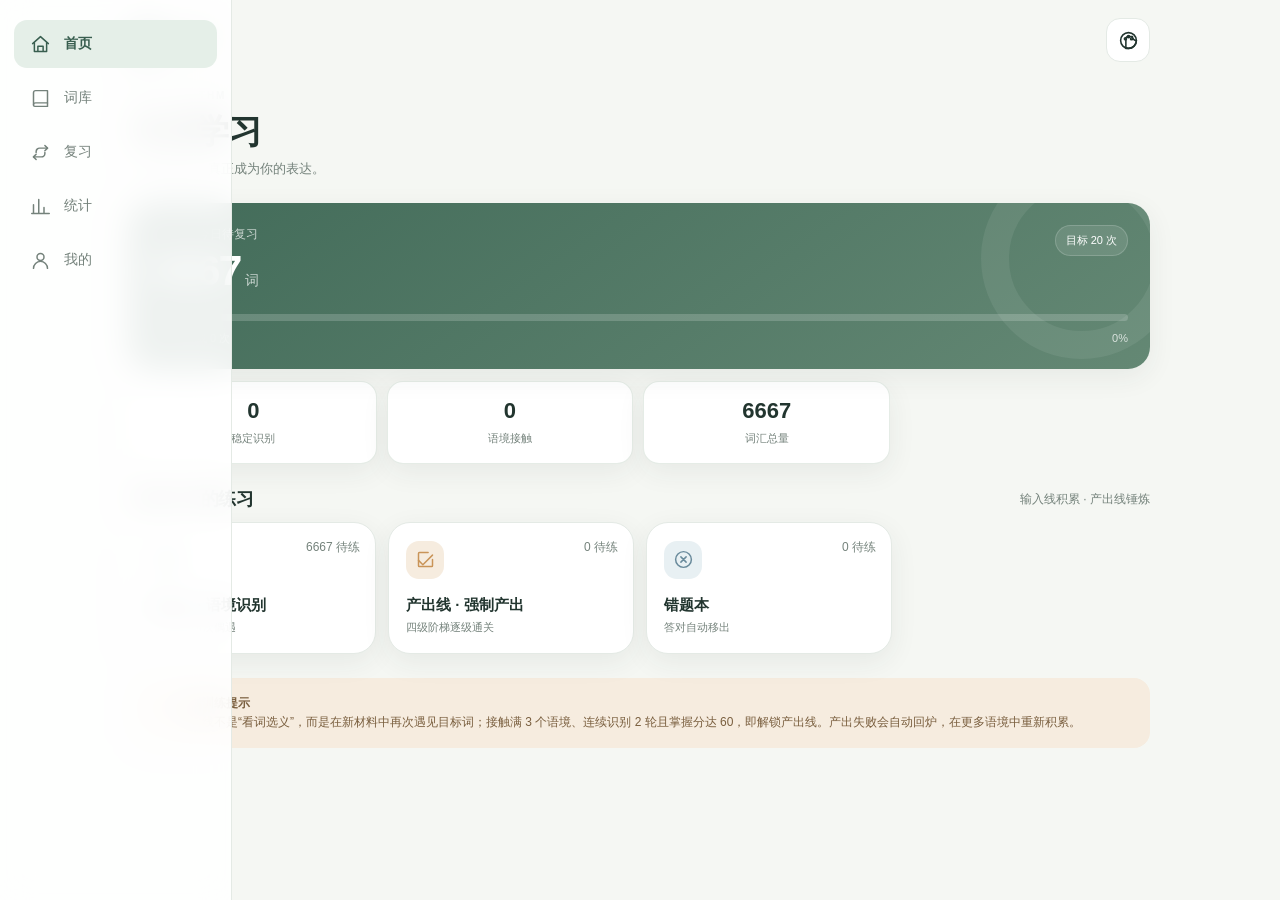
==== commit 9f20591d: "feat: 卡片界面新增「不知道」选项（v0.1.3） - 答题阶段新增「不知道这个词」按钮：记为答错、立即显示正确答案，红框反馈 - 产出线记为失败自动回炉输入线；评分 0 当日重测进错题本 - 双" ====
--- a/ios/index.html
+++ b/ios/index.html
@@ -1,9 +1,9 @@
 <!DOCTYPE html>
-<html lang="zh-CN" data-theme="ios">
+<html lang="zh-CN">
 <head>
   <meta charset="UTF-8">
   <meta name="viewport" content="width=device-width, initial-scale=1, viewport-fit=cover, maximum-scale=1">
-  <meta name="theme-color" content="#f2f2f7">
+  <meta name="theme-color" content="#f5f7f3">
   <meta name="description" content="英语主动与被动词汇记忆系统：完整四六级词库、间隔复习、转化训练、错题重练、同义词跳转与本地统计。">
   <title>词流 · 主动词汇记忆系统</title>
   <link href="favicon.svg" rel="icon" type="image/svg+xml">
--- a/ios/styles.css
+++ b/ios/styles.css
@@ -128,6 +128,14 @@
 .primary-button { border: 1px solid var(--primary); background: var(--primary); color: #fff; box-shadow: 0 7px 16px rgba(82, 123, 105, .19); }
 .secondary-button { border: 1px solid var(--line); background: var(--surface); color: var(--ink); }
 .danger-button { border: 1px solid var(--danger-soft); background: var(--danger-soft); color: var(--danger); }
+.dont-know-button {
+  display: inline-flex; align-items: center; justify-content: center; gap: 8px;
+  min-height: 46px; padding: 0 16px; border: 1.5px dashed var(--danger);
+  border-radius: 15px; background: transparent; color: var(--danger);
+  font-size: 14px; font-weight: 650;
+  transition: transform .16s, background .2s;
+}
+.dont-know-button:active { transform: scale(.975); background: var(--danger-soft); }
 .primary-button:active, .secondary-button:active, .danger-button:active, .icon-button:active, .quick-card:active, .word-row:active { transform: scale(.975); box-shadow: var(--shadow-pressed); }
 .full-width { width: 100%; }
 .button-row { display: flex; gap: 10px; }
--- a/ios/theme-ios.css
+++ b/ios/theme-ios.css
@@ -136,6 +136,14 @@
 .primary-button { border: none; background: var(--primary); color: #fff; box-shadow: 0 6px 16px rgba(0, 122, 255, .28); }
 .secondary-button { border: none; background: var(--surface-soft); color: var(--primary); }
 .danger-button { border: none; background: var(--danger-soft); color: var(--danger); }
+.dont-know-button {
+  display: inline-flex; align-items: center; justify-content: center; gap: 8px;
+  min-height: 46px; padding: 0 16px; border: 1.5px dashed var(--danger);
+  border-radius: 14px; background: transparent; color: var(--danger);
+  font-size: 15px; font-weight: 600;
+  transition: transform .22s var(--ease), background .2s, opacity .2s;
+}
+.dont-know-button:active { transform: scale(.96); opacity: .85; background: var(--danger-soft); }
 .primary-button:active, .secondary-button:active, .danger-button:active, .icon-button:active, .quick-card:active, .word-row:active {
   transform: scale(.96); opacity: .85; box-shadow: var(--shadow-pressed);
 }
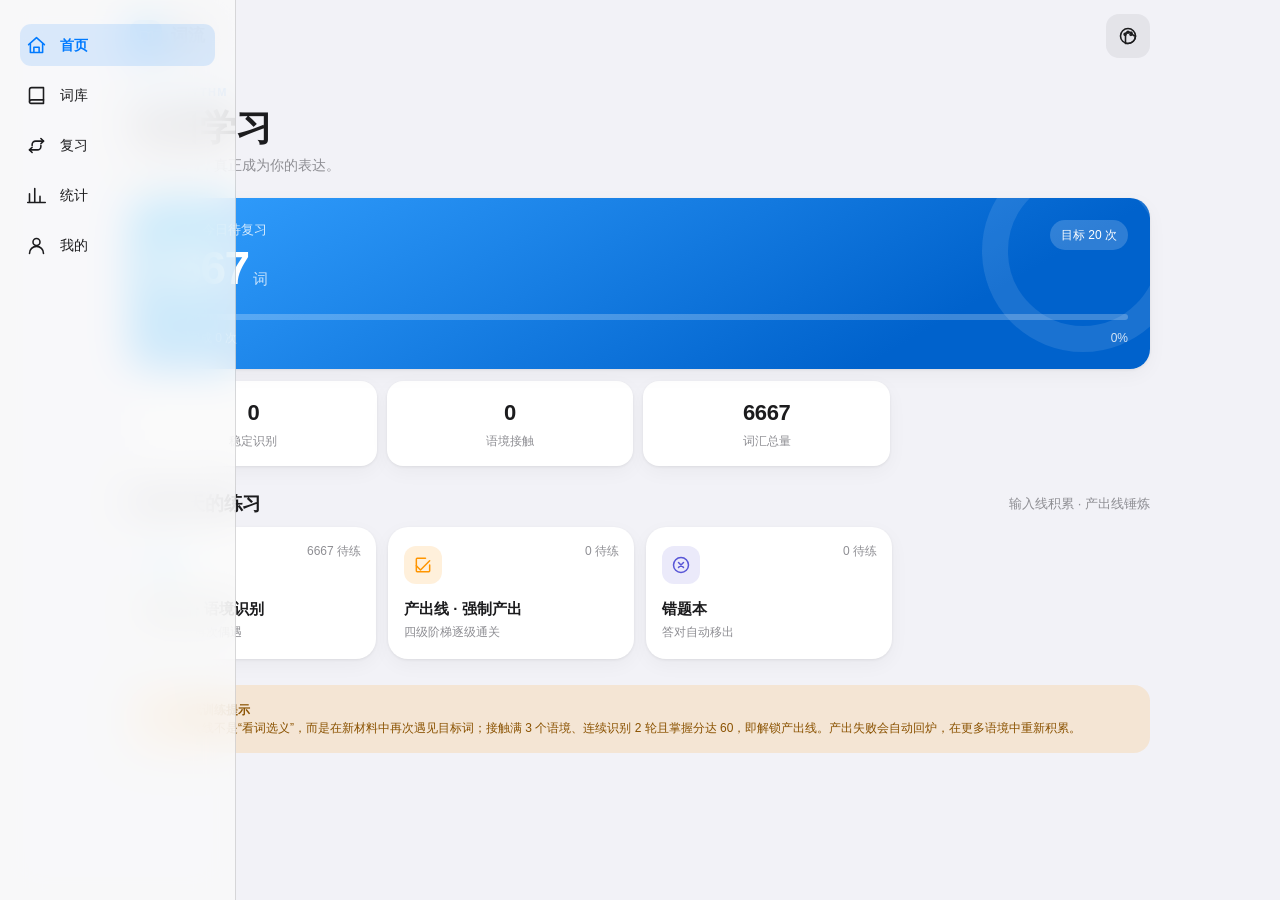
==== commit a4e522f9: "feat: 卡片界面新增「不知道」选项（v0.1.3） - 答题阶段新增「不知道这个词」按钮：记为答错、立即显示正确答案，红框反馈 - 产出线记为失败自动回炉输入线；评分 0 当日重测进错题本 - 双" ====
--- a/ios/index.html
+++ b/ios/index.html
@@ -1,9 +1,9 @@
 <!DOCTYPE html>
-<html lang="zh-CN">
+<html lang="zh-CN" data-theme="ios">
 <head>
   <meta charset="UTF-8">
   <meta name="viewport" content="width=device-width, initial-scale=1, viewport-fit=cover, maximum-scale=1">
-  <meta name="theme-color" content="#f5f7f3">
+  <meta name="theme-color" content="#f2f2f7">
   <meta name="description" content="英语主动与被动词汇记忆系统：完整四六级词库、间隔复习、转化训练、错题重练、同义词跳转与本地统计。">
   <title>词流 · 主动词汇记忆系统</title>
   <link href="favicon.svg" rel="icon" type="image/svg+xml">
--- a/ios/styles.css
+++ b/ios/styles.css
@@ -250,6 +250,13 @@
 .session-counter { color: var(--muted); font-size: 12px; }
 .swipe-hint { margin-bottom: 10px; color: var(--muted); font-size: 11px; text-align: center; }
 .review-stage { perspective: 1200px; touch-action: pan-y; }
+/* 训练会话进行中：整页滚动锁定，仅 .app-main 内部滚动，界面固定不上下漂移 */
+body.session-active { overflow: hidden; height: 100vh; height: 100dvh; }
+body.session-active .app-shell { height: 100vh; height: 100dvh; min-height: 0; display: flex; flex-direction: column; }
+body.session-active .app-main {
+  flex: 1 1 auto; min-height: 0; overflow-y: auto; overscroll-behavior: contain;
+  -webkit-overflow-scrolling: touch;
+}
 .review-card {
   position: relative; min-height: 340px; padding: 23px 20px; border: 1px solid var(--line); border-radius: 25px;
   background: var(--surface); box-shadow: 0 12px 35px rgba(38,62,51,.09);
